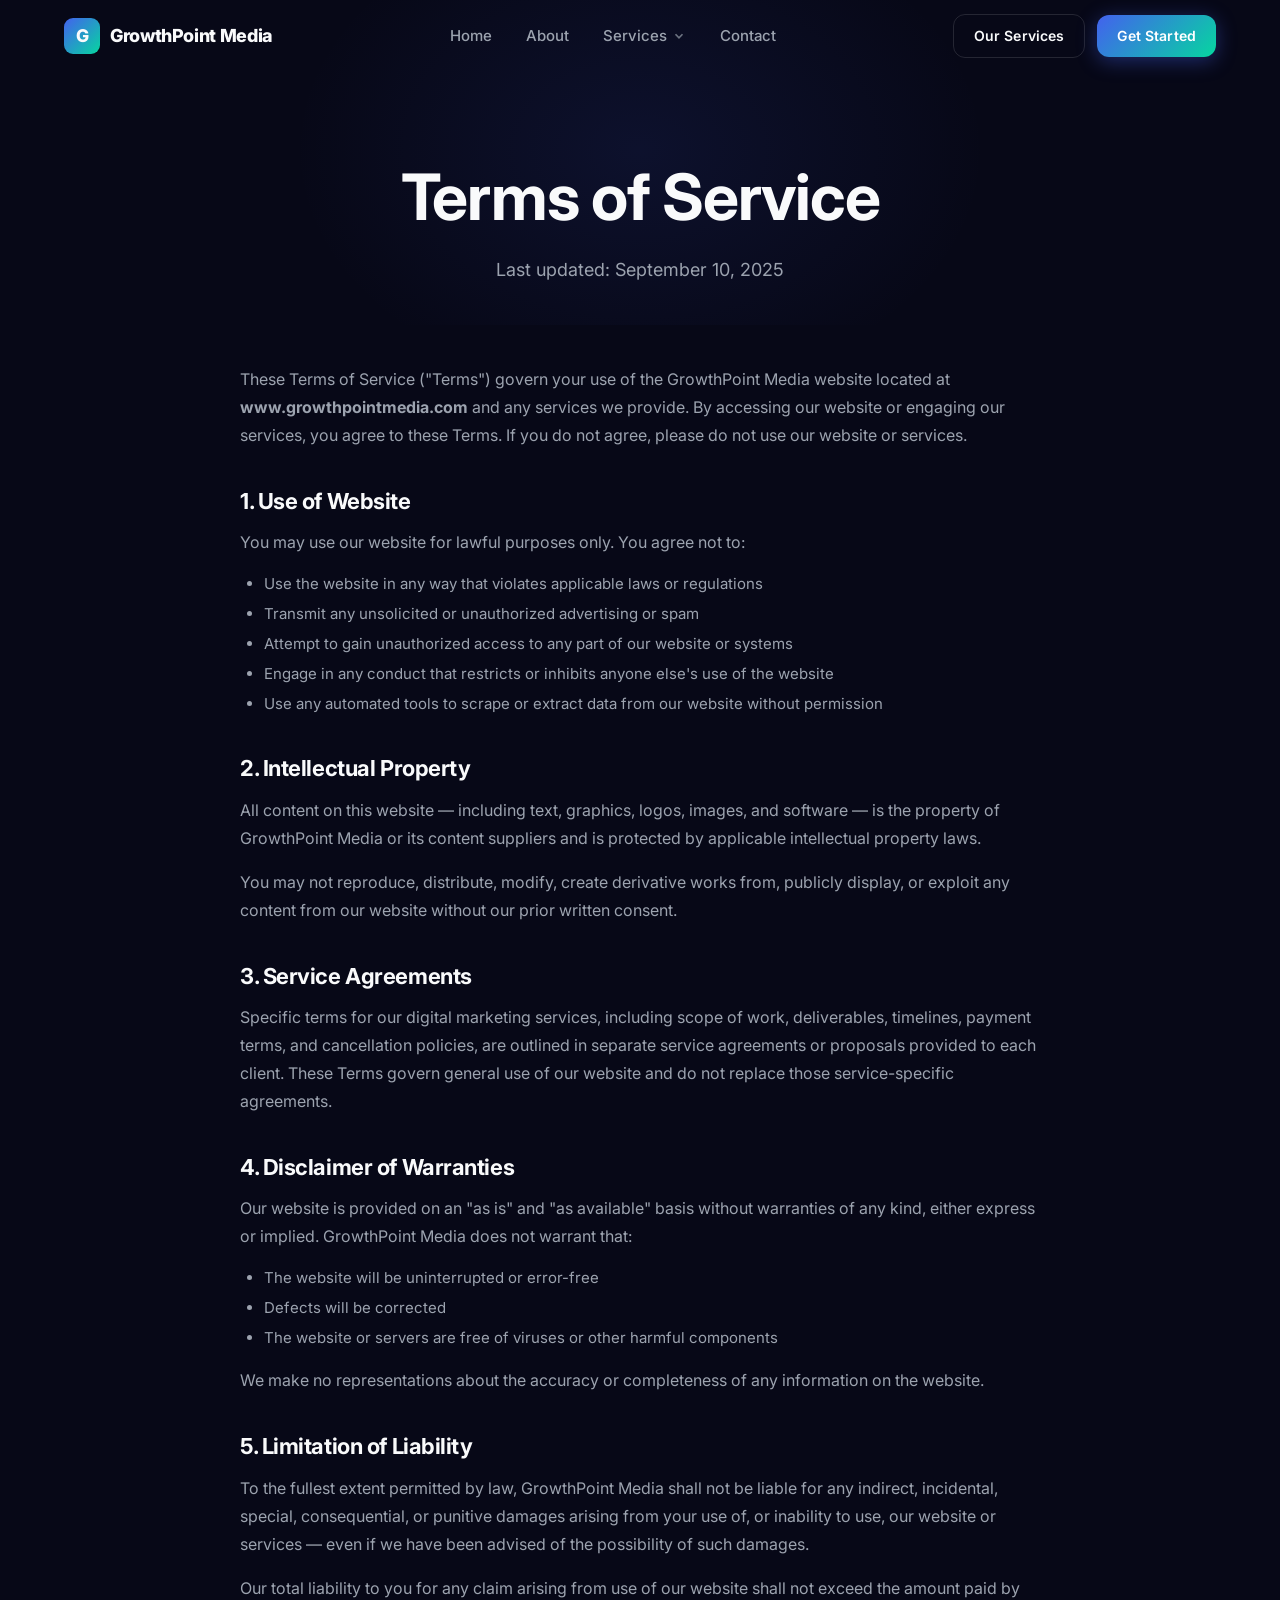
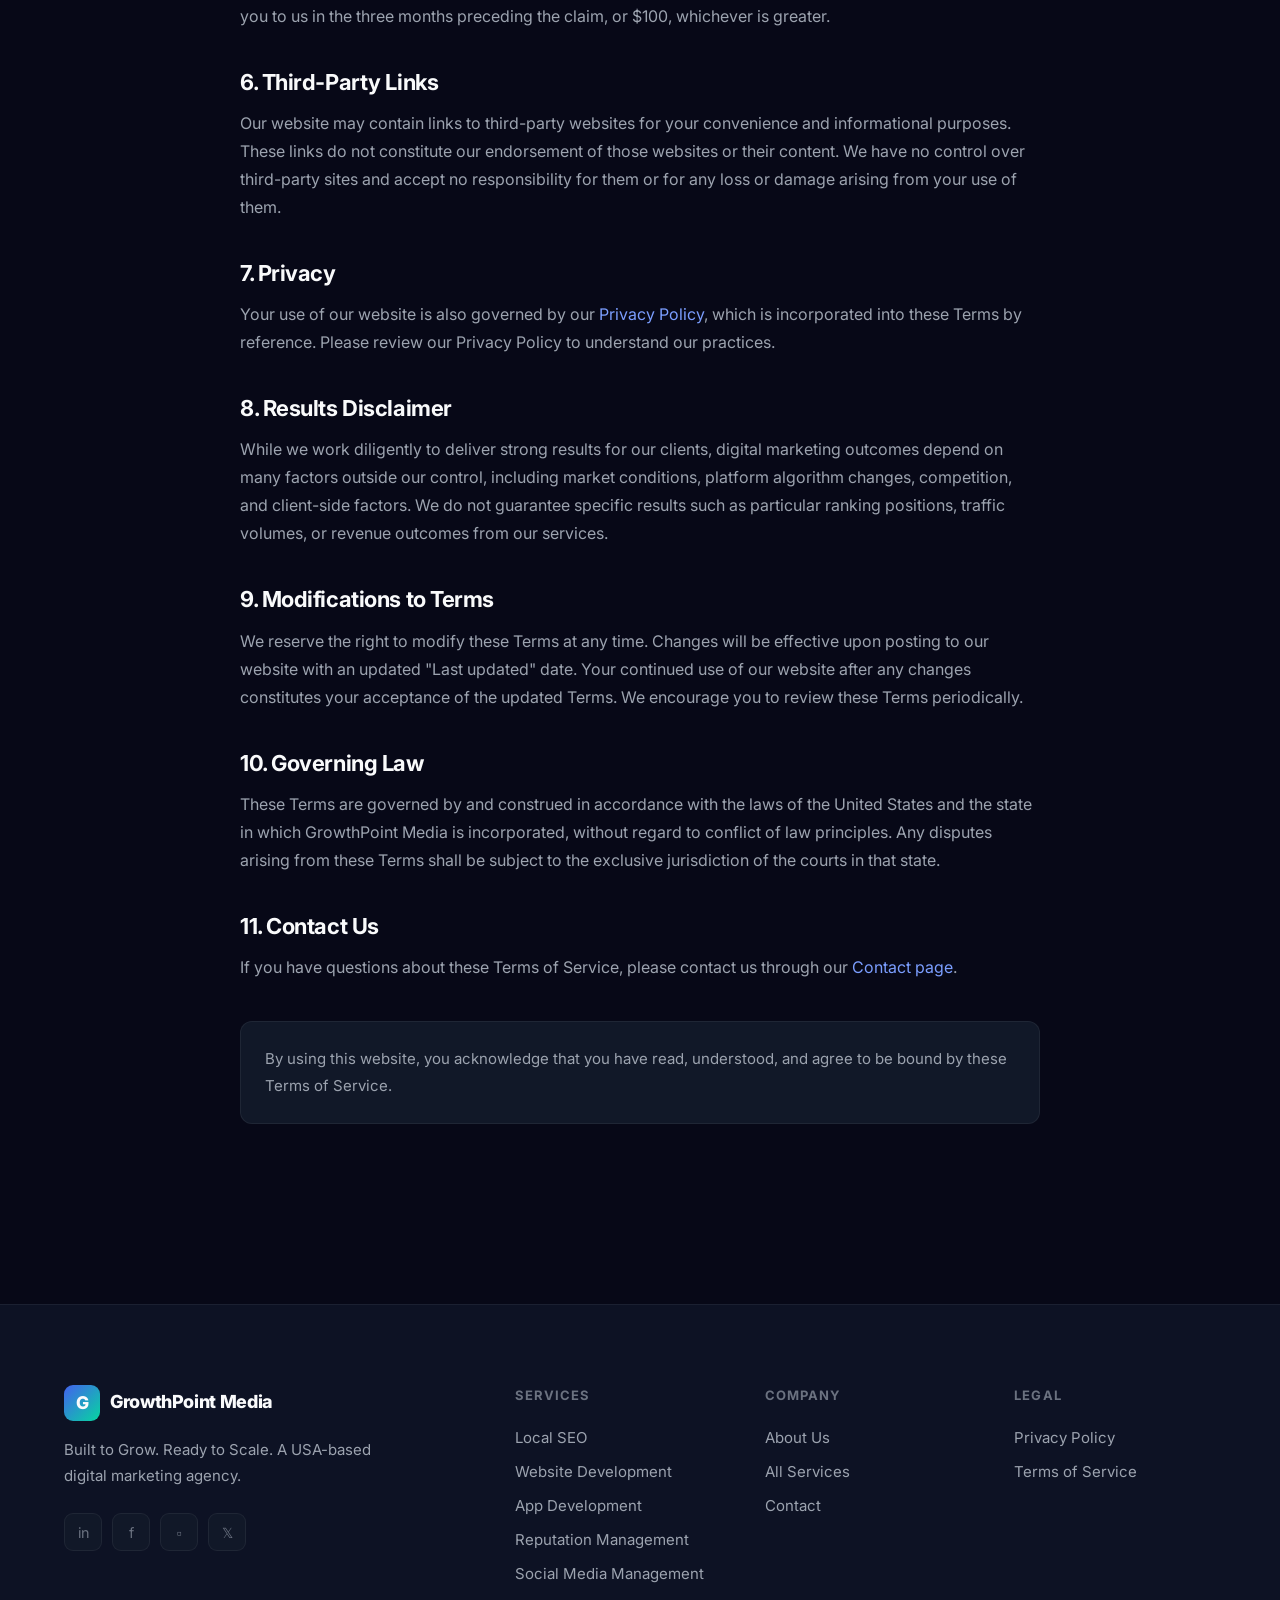
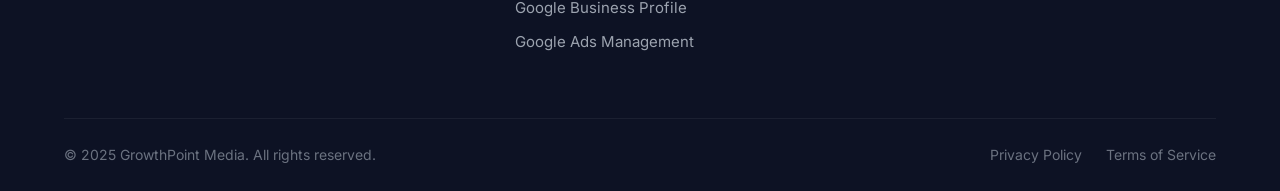
==== terms.html @ edee82dc "Add terms.html" ====
<!DOCTYPE html>
<html lang="en">
<head>
  <meta charset="UTF-8">
  <meta name="viewport" content="width=device-width, initial-scale=1.0">
  <title>Terms of Service | GrowthPoint Media</title>
  <meta name="description" content="GrowthPoint Media Terms of Service — the terms and conditions governing your use of our website and services.">
  <meta name="robots" content="noindex, follow">
  <link rel="canonical" href="https://www.growthpointmedia.com/terms.html">
  <link rel="stylesheet" href="assets/css/style.css">
</head>
<body>

<nav class="nav" role="navigation" aria-label="Main navigation">
  <div class="nav__inner">
    <a href="index.html" class="nav__logo"><div class="nav__logo-icon">G</div>GrowthPoint Media</a>
    <div class="nav__menu">
      <a href="index.html" class="nav__link">Home</a>
      <a href="about.html" class="nav__link">About</a>
      <div class="nav__dropdown">
        <button class="nav__link nav__dropdown-toggle">Services<svg viewBox="0 0 16 16" fill="none" stroke="currentColor" stroke-width="2"><path d="M4 6l4 4 4-4"/></svg></button>
        <div class="nav__dropdown-menu">
          <a href="services/local-seo.html" class="nav__dropdown-item"><span class="nav__dropdown-icon">&#128269;</span>Local SEO</a>
          <a href="services/website-development.html" class="nav__dropdown-item"><span class="nav__dropdown-icon">&#128187;</span>Website Development</a>
          <a href="services/app-development.html" class="nav__dropdown-item"><span class="nav__dropdown-icon">&#128241;</span>App Development</a>
          <a href="services/reputation-management.html" class="nav__dropdown-item"><span class="nav__dropdown-icon">&#11088;</span>Reputation Management</a>
          <a href="services/social-media-management.html" class="nav__dropdown-item"><span class="nav__dropdown-icon">&#128227;</span>Social Media</a>
          <a href="services/google-business-profile.html" class="nav__dropdown-item"><span class="nav__dropdown-icon">&#128205;</span>Google Business Profile</a>
          <a href="services/google-ads-management.html" class="nav__dropdown-item"><span class="nav__dropdown-icon">&#127919;</span>Google Ads</a>
        </div>
      </div>
      <a href="contact.html" class="nav__link">Contact</a>
    </div>
    <div class="nav__actions">
      <a href="services.html" class="btn btn--outline btn--sm">Our Services</a>
      <a href="contact.html" class="btn btn--primary btn--sm">Get Started</a>
    </div>
    <button class="nav__toggle" aria-label="Toggle mobile menu"><span></span><span></span><span></span></button>
  </div>
</nav>
<div class="nav__mobile">
  <a href="index.html" class="nav__mobile-link">Home</a>
  <a href="about.html" class="nav__mobile-link">About</a>
  <div class="nav__mobile-section-title">Services</div>
  <a href="services/local-seo.html" class="nav__mobile-link">Local SEO</a>
  <a href="services/website-development.html" class="nav__mobile-link">Website Development</a>
  <a href="services/app-development.html" class="nav__mobile-link">App Development</a>
  <a href="services/reputation-management.html" class="nav__mobile-link">Reputation Management</a>
  <a href="services/social-media-management.html" class="nav__mobile-link">Social Media Management</a>
  <a href="services/google-business-profile.html" class="nav__mobile-link">Google Business Profile</a>
  <a href="services/google-ads-management.html" class="nav__mobile-link">Google Ads Management</a>
  <div class="nav__mobile-divider"></div>
  <a href="contact.html" class="nav__mobile-link">Contact</a>
  <div class="nav__mobile-cta"><a href="contact.html" class="btn btn--primary">Get a Free Strategy Call</a></div>
</div>

<main>
<section class="page-hero page-hero--center" style="padding-bottom: 40px;">
  <div class="container">
    <div class="page-hero__inner">
      <h1 class="animate-fade-up">Terms of Service</h1>
      <p class="animate-fade-up animate-fade-up--1">Last updated: September 10, 2025</p>
    </div>
  </div>
</section>

<section style="padding-top: 0; padding-bottom: 100px;">
  <div class="container">
    <div class="policy-content">

      <p>These Terms of Service ("Terms") govern your use of the GrowthPoint Media website located at <strong>www.growthpointmedia.com</strong> and any services we provide. By accessing our website or engaging our services, you agree to these Terms. If you do not agree, please do not use our website or services.</p>

      <h2>1. Use of Website</h2>
      <p>You may use our website for lawful purposes only. You agree not to:</p>
      <ul>
        <li>Use the website in any way that violates applicable laws or regulations</li>
        <li>Transmit any unsolicited or unauthorized advertising or spam</li>
        <li>Attempt to gain unauthorized access to any part of our website or systems</li>
        <li>Engage in any conduct that restricts or inhibits anyone else's use of the website</li>
        <li>Use any automated tools to scrape or extract data from our website without permission</li>
      </ul>

      <h2>2. Intellectual Property</h2>
      <p>All content on this website — including text, graphics, logos, images, and software — is the property of GrowthPoint Media or its content suppliers and is protected by applicable intellectual property laws.</p>
      <p>You may not reproduce, distribute, modify, create derivative works from, publicly display, or exploit any content from our website without our prior written consent.</p>

      <h2>3. Service Agreements</h2>
      <p>Specific terms for our digital marketing services, including scope of work, deliverables, timelines, payment terms, and cancellation policies, are outlined in separate service agreements or proposals provided to each client. These Terms govern general use of our website and do not replace those service-specific agreements.</p>

      <h2>4. Disclaimer of Warranties</h2>
      <p>Our website is provided on an "as is" and "as available" basis without warranties of any kind, either express or implied. GrowthPoint Media does not warrant that:</p>
      <ul>
        <li>The website will be uninterrupted or error-free</li>
        <li>Defects will be corrected</li>
        <li>The website or servers are free of viruses or other harmful components</li>
      </ul>
      <p>We make no representations about the accuracy or completeness of any information on the website.</p>

      <h2>5. Limitation of Liability</h2>
      <p>To the fullest extent permitted by law, GrowthPoint Media shall not be liable for any indirect, incidental, special, consequential, or punitive damages arising from your use of, or inability to use, our website or services — even if we have been advised of the possibility of such damages.</p>
      <p>Our total liability to you for any claim arising from use of our website shall not exceed the amount paid by you to us in the three months preceding the claim, or $100, whichever is greater.</p>

      <h2>6. Third-Party Links</h2>
      <p>Our website may contain links to third-party websites for your convenience and informational purposes. These links do not constitute our endorsement of those websites or their content. We have no control over third-party sites and accept no responsibility for them or for any loss or damage arising from your use of them.</p>

      <h2>7. Privacy</h2>
      <p>Your use of our website is also governed by our <a href="privacy-policy.html" style="color: #7B9EFF;">Privacy Policy</a>, which is incorporated into these Terms by reference. Please review our Privacy Policy to understand our practices.</p>

      <h2>8. Results Disclaimer</h2>
      <p>While we work diligently to deliver strong results for our clients, digital marketing outcomes depend on many factors outside our control, including market conditions, platform algorithm changes, competition, and client-side factors. We do not guarantee specific results such as particular ranking positions, traffic volumes, or revenue outcomes from our services.</p>

      <h2>9. Modifications to Terms</h2>
      <p>We reserve the right to modify these Terms at any time. Changes will be effective upon posting to our website with an updated "Last updated" date. Your continued use of our website after any changes constitutes your acceptance of the updated Terms. We encourage you to review these Terms periodically.</p>

      <h2>10. Governing Law</h2>
      <p>These Terms are governed by and construed in accordance with the laws of the United States and the state in which GrowthPoint Media is incorporated, without regard to conflict of law principles. Any disputes arising from these Terms shall be subject to the exclusive jurisdiction of the courts in that state.</p>

      <h2>11. Contact Us</h2>
      <p>If you have questions about these Terms of Service, please contact us through our <a href="contact.html" style="color: #7B9EFF;">Contact page</a>.</p>

      <div style="margin-top: 40px; padding: 24px; background: var(--bg-card); border: 1px solid var(--border); border-radius: var(--r);">
        <p style="margin: 0; font-size: 0.9375rem;">By using this website, you acknowledge that you have read, understood, and agree to be bound by these Terms of Service.</p>
      </div>

    </div>
  </div>
</section>
</main>

<footer class="footer" role="contentinfo">
  <div class="container">
    <div class="footer__top">
      <div class="footer__brand">
        <a href="index.html" class="nav__logo"><div class="nav__logo-icon">G</div>GrowthPoint Media</a>
        <p>Built to Grow. Ready to Scale. A USA-based digital marketing agency.</p>
        <div class="footer__social"><a href="#" class="footer__social-link" aria-label="LinkedIn">in</a><a href="#" class="footer__social-link" aria-label="Facebook">f</a><a href="#" class="footer__social-link" aria-label="Instagram">&#9643;</a><a href="#" class="footer__social-link" aria-label="X">𝕏</a></div>
      </div>
      <div><div class="footer__col-title">Services</div><nav class="footer__links"><a href="services/local-seo.html">Local SEO</a><a href="services/website-development.html">Website Development</a><a href="services/app-development.html">App Development</a><a href="services/reputation-management.html">Reputation Management</a><a href="services/social-media-management.html">Social Media Management</a><a href="services/google-business-profile.html">Google Business Profile</a><a href="services/google-ads-management.html">Google Ads Management</a></nav></div>
      <div><div class="footer__col-title">Company</div><nav class="footer__links"><a href="about.html">About Us</a><a href="services.html">All Services</a><a href="contact.html">Contact</a></nav></div>
      <div><div class="footer__col-title">Legal</div><nav class="footer__links"><a href="privacy-policy.html">Privacy Policy</a><a href="terms.html">Terms of Service</a></nav></div>
    </div>
    <div class="footer__bottom">
      <p class="footer__copy">&copy; 2025 GrowthPoint Media. All rights reserved.</p>
      <div class="footer__legal"><a href="privacy-policy.html">Privacy Policy</a><a href="terms.html">Terms of Service</a></div>
    </div>
  </div>
</footer>
<script src="assets/js/main.js"></script>
</body>
</html>
---- assets/css/style.css ----
/* =============================================================================
   GrowthPoint Media — Design System
   Built to Grow. Ready to Scale.
   ============================================================================= */

@import url('https://fonts.googleapis.com/css2?family=Inter:wght@300;400;500;600;700;800;900&display=swap');

/* ── Variables ──────────────────────────────────────────────────────────────── */
:root {
  --bg:          #070817;
  --bg-2:        #0D1224;
  --bg-card:     #111828;
  --bg-card-h:   #15203A;
  --accent:      #4361EE;
  --accent-2:    #06D6A0;
  --grad:        linear-gradient(135deg, #4361EE 0%, #06D6A0 100%);
  --grad-text:   linear-gradient(135deg, #7B9EFF 0%, #06D6A0 100%);
  --txt:         #F9FAFB;
  --txt-2:       #9CA3AF;
  --txt-3:       #6B7280;
  --border:      rgba(255,255,255,0.06);
  --border-h:    rgba(255,255,255,0.12);
  --shadow:      0 4px 24px rgba(0,0,0,0.35);
  --shadow-lg:   0 12px 48px rgba(0,0,0,0.5);
  --shadow-acc:  0 0 48px rgba(67,97,238,0.15);
  --r:           12px;
  --r-lg:        20px;
  --r-xl:        32px;
  --ease:        cubic-bezier(0.4, 0, 0.2, 1);
  --font:        'Inter', -apple-system, BlinkMacSystemFont, 'Segoe UI', sans-serif;
}

/* ── Reset ──────────────────────────────────────────────────────────────────── */
*, *::before, *::after { box-sizing: border-box; margin: 0; padding: 0; }
html { font-size: 16px; scroll-behavior: smooth; -webkit-text-size-adjust: 100%; }
body {
  font-family: var(--font);
  background: var(--bg);
  color: var(--txt);
  line-height: 1.6;
  -webkit-font-smoothing: antialiased;
  -moz-osx-font-smoothing: grayscale;
  overflow-x: hidden;
}
img, svg { display: block; max-width: 100%; }
a { color: inherit; text-decoration: none; }
ul, ol { list-style: none; }
button, input, textarea, select { font: inherit; }
button { cursor: pointer; border: none; background: none; }

/* ── Typography ─────────────────────────────────────────────────────────────── */
h1, h2, h3, h4, h5 { font-weight: 700; line-height: 1.15; letter-spacing: -0.02em; }
h1 { font-size: clamp(2.4rem, 5vw, 4.5rem); }
h2 { font-size: clamp(1.8rem, 3.5vw, 3rem); }
h3 { font-size: clamp(1.25rem, 2.5vw, 1.75rem); }
h4 { font-size: 1.125rem; }
p { color: var(--txt-2); line-height: 1.75; }

.text-gradient {
  background: var(--grad-text);
  -webkit-background-clip: text;
  -webkit-text-fill-color: transparent;
  background-clip: text;
}

/* ── Layout ─────────────────────────────────────────────────────────────────── */
.container {
  width: 100%;
  max-width: 1200px;
  margin: 0 auto;
  padding: 0 24px;
}
.container--narrow { max-width: 800px; }
.container--wide   { max-width: 1400px; }

section { padding: 100px 0; }

.grid-2 { display: grid; grid-template-columns: 1fr 1fr; gap: 32px; }
.grid-3 { display: grid; grid-template-columns: repeat(3, 1fr); gap: 28px; }
.grid-4 { display: grid; grid-template-columns: repeat(4, 1fr); gap: 24px; }

/* ── Buttons ─────────────────────────────────────────────────────────────────── */
.btn {
  display: inline-flex;
  align-items: center;
  gap: 8px;
  padding: 14px 28px;
  border-radius: var(--r);
  font-size: 0.9375rem;
  font-weight: 600;
  letter-spacing: 0.01em;
  transition: all 0.22s var(--ease);
  white-space: nowrap;
}
.btn--primary {
  background: var(--grad);
  color: #fff;
  box-shadow: 0 4px 20px rgba(67,97,238,0.4);
}
.btn--primary:hover {
  transform: translateY(-2px);
  box-shadow: 0 8px 32px rgba(67,97,238,0.55);
}
.btn--outline {
  border: 1px solid var(--border-h);
  color: var(--txt);
  background: transparent;
}
.btn--outline:hover {
  border-color: var(--accent);
  background: rgba(67,97,238,0.08);
  color: #fff;
}
.btn--ghost {
  color: var(--txt-2);
  padding: 10px 0;
}
.btn--ghost:hover { color: var(--txt); }
.btn--sm { padding: 10px 20px; font-size: 0.875rem; }
.btn--lg { padding: 18px 36px; font-size: 1rem; }

.btn-arrow {
  width: 20px;
  height: 20px;
  transition: transform 0.22s var(--ease);
}
.btn:hover .btn-arrow { transform: translateX(4px); }

/* ── Badges ─────────────────────────────────────────────────────────────────── */
.badge {
  display: inline-flex;
  align-items: center;
  gap: 6px;
  padding: 6px 14px;
  border-radius: 100px;
  font-size: 0.8125rem;
  font-weight: 600;
  letter-spacing: 0.04em;
  text-transform: uppercase;
  border: 1px solid var(--border-h);
  color: var(--txt-2);
  background: rgba(255,255,255,0.03);
}
.badge--accent {
  border-color: rgba(67,97,238,0.35);
  color: #7B9EFF;
  background: rgba(67,97,238,0.08);
}
.badge--green {
  border-color: rgba(6,214,160,0.35);
  color: #06D6A0;
  background: rgba(6,214,160,0.08);
}
.badge-dot {
  width: 6px; height: 6px;
  border-radius: 50%;
  background: currentColor;
}

/* ── Navigation ─────────────────────────────────────────────────────────────── */
.nav {
  position: fixed;
  top: 0; left: 0; right: 0;
  z-index: 1000;
  padding: 0;
  transition: background 0.3s var(--ease), backdrop-filter 0.3s var(--ease);
}
.nav.scrolled {
  background: rgba(7, 8, 23, 0.9);
  backdrop-filter: blur(20px);
  -webkit-backdrop-filter: blur(20px);
  border-bottom: 1px solid var(--border);
}
.nav__inner {
  display: flex;
  align-items: center;
  justify-content: space-between;
  height: 72px;
  max-width: 1200px;
  margin: 0 auto;
  padding: 0 24px;
}
.nav__logo {
  display: flex;
  align-items: center;
  gap: 10px;
  font-size: 1.125rem;
  font-weight: 800;
  letter-spacing: -0.02em;
  color: var(--txt);
}
.nav__logo-icon {
  width: 36px; height: 36px;
  background: var(--grad);
  border-radius: 9px;
  display: flex;
  align-items: center;
  justify-content: center;
  font-size: 1.1rem;
  flex-shrink: 0;
}
.nav__menu {
  display: flex;
  align-items: center;
  gap: 6px;
}
.nav__link {
  padding: 8px 14px;
  border-radius: 8px;
  font-size: 0.9375rem;
  font-weight: 500;
  color: var(--txt-2);
  transition: all 0.18s var(--ease);
  position: relative;
}
.nav__link:hover, .nav__link.active { color: var(--txt); background: rgba(255,255,255,0.05); }

/* Dropdown */
.nav__dropdown {
  position: relative;
}
.nav__dropdown-toggle {
  display: flex;
  align-items: center;
  gap: 5px;
}
.nav__dropdown-toggle svg {
  width: 14px; height: 14px;
  transition: transform 0.18s var(--ease);
  color: var(--txt-3);
}
.nav__dropdown:hover .nav__dropdown-toggle svg { transform: rotate(180deg); }
.nav__dropdown-menu {
  position: absolute;
  top: calc(100% + 10px);
  left: 50%;
  transform: translateX(-50%);
  width: 260px;
  background: var(--bg-card);
  border: 1px solid var(--border);
  border-radius: var(--r-lg);
  padding: 10px;
  opacity: 0;
  visibility: hidden;
  transform: translateX(-50%) translateY(-8px);
  transition: all 0.2s var(--ease);
  box-shadow: var(--shadow-lg);
}
.nav__dropdown:hover .nav__dropdown-menu {
  opacity: 1;
  visibility: visible;
  transform: translateX(-50%) translateY(0);
}
.nav__dropdown-item {
  display: flex;
  align-items: center;
  gap: 10px;
  padding: 10px 12px;
  border-radius: 9px;
  font-size: 0.875rem;
  font-weight: 500;
  color: var(--txt-2);
  transition: all 0.15s var(--ease);
}
.nav__dropdown-item:hover { background: rgba(255,255,255,0.05); color: var(--txt); }
.nav__dropdown-icon {
  width: 32px; height: 32px;
  border-radius: 8px;
  background: rgba(67,97,238,0.1);
  display: flex;
  align-items: center;
  justify-content: center;
  font-size: 0.875rem;
  flex-shrink: 0;
  color: #7B9EFF;
}
.nav__actions {
  display: flex;
  align-items: center;
  gap: 12px;
}

/* Mobile toggle */
.nav__toggle {
  display: none;
  flex-direction: column;
  gap: 5px;
  padding: 8px;
  cursor: pointer;
}
.nav__toggle span {
  width: 22px; height: 2px;
  background: var(--txt);
  border-radius: 2px;
  transition: all 0.2s var(--ease);
  display: block;
}

/* Mobile nav */
.nav__mobile {
  display: none;
  position: fixed;
  top: 72px; left: 0; right: 0; bottom: 0;
  background: var(--bg);
  padding: 24px;
  overflow-y: auto;
  z-index: 999;
  border-top: 1px solid var(--border);
}
.nav__mobile.open { display: flex; flex-direction: column; gap: 8px; }
.nav__mobile-link {
  padding: 14px 16px;
  border-radius: var(--r);
  font-size: 1rem;
  font-weight: 500;
  color: var(--txt-2);
  transition: all 0.18s var(--ease);
  border: 1px solid transparent;
}
.nav__mobile-link:hover { color: var(--txt); background: var(--bg-card); border-color: var(--border); }
.nav__mobile-section-title {
  font-size: 0.75rem;
  font-weight: 700;
  text-transform: uppercase;
  letter-spacing: 0.08em;
  color: var(--txt-3);
  padding: 16px 16px 8px;
}
.nav__mobile-divider {
  height: 1px;
  background: var(--border);
  margin: 8px 0;
}
.nav__mobile-cta {
  margin-top: 16px;
}
.nav__mobile-cta .btn { width: 100%; justify-content: center; }

/* ── Hero ────────────────────────────────────────────────────────────────────── */
.hero {
  padding: 180px 0 120px;
  position: relative;
  overflow: hidden;
}
.hero::before {
  content: '';
  position: absolute;
  top: -200px; left: 50%; right: 0;
  transform: translateX(-30%);
  width: 900px; height: 900px;
  background: radial-gradient(circle, rgba(67,97,238,0.12) 0%, transparent 65%);
  pointer-events: none;
}
.hero::after {
  content: '';
  position: absolute;
  top: 0; bottom: 0; left: -200px; right: -200px;
  background: url("data:image/svg+xml,%3Csvg xmlns='http://www.w3.org/2000/svg' width='60' height='60'%3E%3Ccircle cx='1' cy='1' r='0.5' fill='rgba(255,255,255,0.04)'/%3E%3C/svg%3E") repeat;
  pointer-events: none;
  opacity: 0.7;
}
.hero__inner { position: relative; z-index: 1; text-align: center; }
.hero__badge { margin-bottom: 28px; justify-content: center; display: flex; }
.hero h1 { margin-bottom: 24px; max-width: 900px; margin-left: auto; margin-right: auto; }
.hero__sub {
  font-size: clamp(1rem, 1.5vw, 1.25rem);
  color: var(--txt-2);
  max-width: 620px;
  margin: 0 auto 40px;
  line-height: 1.7;
}
.hero__actions {
  display: flex;
  align-items: center;
  justify-content: center;
  gap: 16px;
  flex-wrap: wrap;
}
.hero__stats {
  display: flex;
  align-items: center;
  justify-content: center;
  gap: 48px;
  margin-top: 72px;
  padding-top: 48px;
  border-top: 1px solid var(--border);
  flex-wrap: wrap;
}
.hero__stat-value {
  font-size: 2.25rem;
  font-weight: 800;
  background: var(--grad-text);
  -webkit-background-clip: text;
  -webkit-text-fill-color: transparent;
  background-clip: text;
  letter-spacing: -0.03em;
}
.hero__stat-label {
  font-size: 0.875rem;
  color: var(--txt-3);
  font-weight: 500;
  margin-top: 2px;
}

/* Page hero (inner pages) */
.page-hero {
  padding: 160px 0 80px;
  position: relative;
  overflow: hidden;
}
.page-hero::before {
  content: '';
  position: absolute;
  top: -100px; left: 50%;
  transform: translateX(-50%);
  width: 700px; height: 500px;
  background: radial-gradient(ellipse, rgba(67,97,238,0.1) 0%, transparent 70%);
  pointer-events: none;
}
.page-hero__inner { position: relative; z-index: 1; }
.page-hero .badge { margin-bottom: 20px; }
.page-hero h1 { margin-bottom: 20px; }
.page-hero p { font-size: 1.125rem; max-width: 640px; }
.page-hero--center { text-align: center; }
.page-hero--center p { margin-left: auto; margin-right: auto; }

/* Breadcrumb */
.breadcrumb {
  display: flex;
  align-items: center;
  gap: 8px;
  font-size: 0.875rem;
  color: var(--txt-3);
  margin-bottom: 20px;
}
.breadcrumb a { color: var(--txt-3); transition: color 0.15s; }
.breadcrumb a:hover { color: var(--txt-2); }
.breadcrumb span { color: var(--txt-3); }

/* ── Section Header ─────────────────────────────────────────────────────────── */
.section-header {
  margin-bottom: 64px;
}
.section-header--center {
  text-align: center;
}
.section-header--center p { margin-left: auto; margin-right: auto; }
.section-header .badge { margin-bottom: 16px; display: inline-flex; }
.section-header h2 { margin-bottom: 16px; }
.section-header p { font-size: 1.0625rem; max-width: 580px; }

/* ── Cards ───────────────────────────────────────────────────────────────────── */
.card {
  background: var(--bg-card);
  border: 1px solid var(--border);
  border-radius: var(--r-lg);
  padding: 32px;
  transition: all 0.25s var(--ease);
  position: relative;
  overflow: hidden;
}
.card:hover {
  border-color: var(--border-h);
  background: var(--bg-card-h);
  transform: translateY(-2px);
  box-shadow: var(--shadow);
}
.card--link:hover { cursor: pointer; }
.card--accent {
  border-color: rgba(67,97,238,0.25);
  background: linear-gradient(145deg, rgba(67,97,238,0.07), rgba(6,214,160,0.03));
}

/* ── Service Cards ───────────────────────────────────────────────────────────── */
.service-card {
  background: var(--bg-card);
  border: 1px solid var(--border);
  border-radius: var(--r-lg);
  padding: 36px 32px;
  display: flex;
  flex-direction: column;
  gap: 16px;
  transition: all 0.25s var(--ease);
  position: relative;
  overflow: hidden;
}
.service-card::before {
  content: '';
  position: absolute;
  top: 0; left: 0; right: 0;
  height: 3px;
  background: var(--grad);
  opacity: 0;
  transition: opacity 0.25s var(--ease);
}
.service-card:hover {
  border-color: var(--border-h);
  background: var(--bg-card-h);
  transform: translateY(-4px);
  box-shadow: var(--shadow-lg);
}
.service-card:hover::before { opacity: 1; }
.service-card__icon {
  width: 52px; height: 52px;
  border-radius: var(--r);
  background: linear-gradient(135deg, rgba(67,97,238,0.15), rgba(6,214,160,0.08));
  display: flex;
  align-items: center;
  justify-content: center;
  font-size: 1.5rem;
  border: 1px solid rgba(67,97,238,0.2);
}
.service-card h3 { font-size: 1.125rem; letter-spacing: -0.01em; }
.service-card p { font-size: 0.9375rem; line-height: 1.65; flex: 1; }
.service-card__link {
  display: flex;
  align-items: center;
  gap: 6px;
  font-size: 0.875rem;
  font-weight: 600;
  color: #7B9EFF;
  transition: gap 0.18s var(--ease);
}
.service-card:hover .service-card__link { gap: 10px; }

/* ── Feature List ────────────────────────────────────────────────────────────── */
.feature-list {
  display: flex;
  flex-direction: column;
  gap: 12px;
}
.feature-item {
  display: flex;
  align-items: flex-start;
  gap: 12px;
  font-size: 0.9375rem;
  color: var(--txt-2);
  line-height: 1.5;
}
.feature-check {
  width: 20px; height: 20px;
  border-radius: 50%;
  background: rgba(6,214,160,0.12);
  border: 1px solid rgba(6,214,160,0.25);
  display: flex;
  align-items: center;
  justify-content: center;
  flex-shrink: 0;
  margin-top: 1px;
  color: #06D6A0;
  font-size: 0.65rem;
}
.feature-x {
  width: 20px; height: 20px;
  border-radius: 50%;
  background: rgba(255,255,255,0.04);
  border: 1px solid rgba(255,255,255,0.06);
  display: flex;
  align-items: center;
  justify-content: center;
  flex-shrink: 0;
  margin-top: 1px;
  color: var(--txt-3);
  font-size: 0.65rem;
}

/* ── Tier Cards ──────────────────────────────────────────────────────────────── */
.tier-grid {
  display: grid;
  grid-template-columns: repeat(3, 1fr);
  gap: 24px;
  align-items: start;
}
.tier-card {
  background: var(--bg-card);
  border: 1px solid var(--border);
  border-radius: var(--r-lg);
  padding: 36px 28px;
  position: relative;
  transition: all 0.25s var(--ease);
}
.tier-card:hover { border-color: var(--border-h); box-shadow: var(--shadow); }
.tier-card--popular {
  border-color: rgba(67,97,238,0.35);
  background: linear-gradient(180deg, rgba(67,97,238,0.06) 0%, var(--bg-card) 60%);
  box-shadow: var(--shadow-acc);
}
.tier-card--popular:hover { border-color: rgba(67,97,238,0.55); }
.tier-popular-badge {
  display: inline-flex;
  align-items: center;
  gap: 5px;
  background: var(--grad);
  color: #fff;
  font-size: 0.75rem;
  font-weight: 700;
  letter-spacing: 0.04em;
  text-transform: uppercase;
  padding: 5px 12px;
  border-radius: 100px;
  margin-bottom: 20px;
}
.tier-name {
  font-size: 1.25rem;
  font-weight: 700;
  margin-bottom: 6px;
}
.tier-tagline {
  font-size: 0.875rem;
  color: var(--txt-3);
  margin-bottom: 28px;
}
.tier-divider {
  height: 1px;
  background: var(--border);
  margin: 20px 0 24px;
}
.tier-cta { width: 100%; justify-content: center; margin-top: 28px; }

/* ── Process Steps ───────────────────────────────────────────────────────────── */
.process-grid {
  display: grid;
  grid-template-columns: repeat(4, 1fr);
  gap: 24px;
  position: relative;
}
.process-grid::before {
  content: '';
  position: absolute;
  top: 36px;
  left: calc(12.5% + 24px);
  right: calc(12.5% + 24px);
  height: 1px;
  background: linear-gradient(90deg, transparent, var(--border-h) 20%, var(--border-h) 80%, transparent);
}
.process-step {
  display: flex;
  flex-direction: column;
  align-items: center;
  text-align: center;
  gap: 16px;
  padding: 28px 20px;
  border-radius: var(--r-lg);
  background: var(--bg-card);
  border: 1px solid var(--border);
  position: relative;
}
.process-num {
  width: 52px; height: 52px;
  border-radius: var(--r);
  background: var(--bg-2);
  border: 1px solid var(--border-h);
  display: flex;
  align-items: center;
  justify-content: center;
  font-size: 1rem;
  font-weight: 800;
  color: var(--accent);
  letter-spacing: -0.02em;
  flex-shrink: 0;
}
.process-step h4 { font-size: 1rem; letter-spacing: -0.01em; }
.process-step p { font-size: 0.875rem; }

/* ── Why Us / Value Props ─────────────────────────────────────────────────────── */
.value-card {
  display: flex;
  flex-direction: column;
  gap: 14px;
  padding: 32px;
  background: var(--bg-card);
  border: 1px solid var(--border);
  border-radius: var(--r-lg);
  transition: all 0.22s var(--ease);
}
.value-card:hover {
  border-color: var(--border-h);
  transform: translateY(-2px);
  box-shadow: var(--shadow);
}
.value-icon {
  width: 48px; height: 48px;
  border-radius: var(--r);
  background: linear-gradient(135deg, rgba(67,97,238,0.15), rgba(6,214,160,0.06));
  border: 1px solid rgba(67,97,238,0.18);
  display: flex;
  align-items: center;
  justify-content: center;
  font-size: 1.375rem;
}
.value-card h4 { font-size: 1.0625rem; }
.value-card p { font-size: 0.9375rem; }

/* ── FAQ ─────────────────────────────────────────────────────────────────────── */
.faq-list { display: flex; flex-direction: column; gap: 12px; }
.faq-item {
  background: var(--bg-card);
  border: 1px solid var(--border);
  border-radius: var(--r);
  overflow: hidden;
  transition: border-color 0.18s;
}
.faq-item.open { border-color: var(--border-h); }
.faq-question {
  display: flex;
  align-items: center;
  justify-content: space-between;
  gap: 16px;
  padding: 22px 24px;
  cursor: pointer;
  font-size: 1rem;
  font-weight: 600;
  color: var(--txt);
  transition: color 0.15s;
}
.faq-question:hover { color: #fff; }
.faq-icon {
  width: 24px; height: 24px;
  border-radius: 50%;
  background: rgba(255,255,255,0.06);
  display: flex;
  align-items: center;
  justify-content: center;
  flex-shrink: 0;
  font-size: 1.1rem;
  font-weight: 400;
  color: var(--txt-3);
  transition: all 0.22s var(--ease);
  line-height: 1;
}
.faq-item.open .faq-icon {
  background: rgba(67,97,238,0.15);
  color: #7B9EFF;
  transform: rotate(45deg);
}
.faq-answer {
  max-height: 0;
  overflow: hidden;
  transition: max-height 0.35s var(--ease), padding 0.25s var(--ease);
}
.faq-item.open .faq-answer { max-height: 400px; }
.faq-answer__inner {
  padding: 0 24px 22px;
  font-size: 0.9375rem;
  color: var(--txt-2);
  line-height: 1.7;
}

/* ── CTA Section ─────────────────────────────────────────────────────────────── */
.cta-section {
  padding: 100px 0;
}
.cta-box {
  background: linear-gradient(135deg, rgba(67,97,238,0.12) 0%, rgba(6,214,160,0.06) 100%);
  border: 1px solid rgba(67,97,238,0.2);
  border-radius: var(--r-xl);
  padding: 80px 60px;
  text-align: center;
  position: relative;
  overflow: hidden;
}
.cta-box::before {
  content: '';
  position: absolute;
  top: -150px; left: 50%;
  transform: translateX(-50%);
  width: 600px; height: 400px;
  background: radial-gradient(ellipse, rgba(67,97,238,0.15) 0%, transparent 70%);
  pointer-events: none;
}
.cta-box__inner { position: relative; z-index: 1; }
.cta-box h2 { margin-bottom: 16px; }
.cta-box p { font-size: 1.125rem; margin-bottom: 40px; max-width: 560px; margin-left: auto; margin-right: auto; }
.cta-box__actions {
  display: flex;
  align-items: center;
  justify-content: center;
  gap: 16px;
  flex-wrap: wrap;
}
.cta-box__trust {
  margin-top: 28px;
  font-size: 0.875rem;
  color: var(--txt-3);
  display: flex;
  align-items: center;
  justify-content: center;
  gap: 8px;
}

/* ── Industries ──────────────────────────────────────────────────────────────── */
.industries-grid {
  display: flex;
  flex-wrap: wrap;
  gap: 12px;
}
.industry-tag {
  padding: 10px 18px;
  background: var(--bg-card);
  border: 1px solid var(--border);
  border-radius: 100px;
  font-size: 0.875rem;
  font-weight: 500;
  color: var(--txt-2);
  transition: all 0.18s var(--ease);
}
.industry-tag:hover {
  border-color: rgba(67,97,238,0.35);
  color: #7B9EFF;
  background: rgba(67,97,238,0.07);
}

/* ── Testimonials / Highlights ────────────────────────────────────────────────── */
.highlight-grid {
  display: grid;
  grid-template-columns: repeat(3, 1fr);
  gap: 24px;
}
.highlight-card {
  padding: 32px;
  background: var(--bg-card);
  border: 1px solid var(--border);
  border-radius: var(--r-lg);
  text-align: center;
}
.highlight-number {
  font-size: 2.5rem;
  font-weight: 800;
  letter-spacing: -0.03em;
  background: var(--grad-text);
  -webkit-background-clip: text;
  -webkit-text-fill-color: transparent;
  background-clip: text;
  margin-bottom: 6px;
}
.highlight-label {
  font-size: 0.9375rem;
  color: var(--txt-3);
  font-weight: 500;
}

/* ── Services Overview List ───────────────────────────────────────────────────── */
.services-list {
  display: flex;
  flex-direction: column;
  gap: 1px;
  background: var(--border);
  border-radius: var(--r-lg);
  overflow: hidden;
}
.services-list-item {
  display: flex;
  align-items: center;
  gap: 20px;
  padding: 24px 28px;
  background: var(--bg-card);
  transition: all 0.18s var(--ease);
  cursor: pointer;
}
.services-list-item:hover {
  background: var(--bg-card-h);
}
.services-list-item:first-child { border-radius: var(--r-lg) var(--r-lg) 0 0; }
.services-list-item:last-child { border-radius: 0 0 var(--r-lg) var(--r-lg); }
.services-list-icon {
  width: 44px; height: 44px;
  border-radius: 10px;
  background: rgba(67,97,238,0.1);
  display: flex;
  align-items: center;
  justify-content: center;
  font-size: 1.25rem;
  flex-shrink: 0;
}
.services-list-content { flex: 1; }
.services-list-content h4 { font-size: 1rem; margin-bottom: 2px; }
.services-list-content p { font-size: 0.875rem; line-height: 1.4; }
.services-list-arrow { color: var(--txt-3); transition: all 0.18s var(--ease); }
.services-list-item:hover .services-list-arrow { color: var(--accent); transform: translateX(4px); }

/* ── About Page Specific ──────────────────────────────────────────────────────── */
.about-mission {
  background: linear-gradient(135deg, rgba(67,97,238,0.08), rgba(6,214,160,0.04));
  border: 1px solid rgba(67,97,238,0.15);
  border-radius: var(--r-xl);
  padding: 60px;
  text-align: center;
  position: relative;
}
.about-mission blockquote {
  font-size: clamp(1.25rem, 2vw, 1.625rem);
  font-weight: 600;
  color: var(--txt);
  line-height: 1.5;
  letter-spacing: -0.015em;
  max-width: 800px;
  margin: 0 auto;
}

.values-grid {
  display: grid;
  grid-template-columns: repeat(3, 1fr);
  gap: 20px;
}
.value-item {
  padding: 28px;
  background: var(--bg-card);
  border: 1px solid var(--border);
  border-radius: var(--r-lg);
}
.value-item__number {
  font-size: 2rem;
  font-weight: 900;
  color: rgba(67,97,238,0.25);
  letter-spacing: -0.05em;
  margin-bottom: 12px;
}
.value-item h4 { margin-bottom: 8px; font-size: 1.0625rem; }
.value-item p { font-size: 0.9375rem; }

/* ── Contact Page ─────────────────────────────────────────────────────────────── */
.contact-grid {
  display: grid;
  grid-template-columns: 1fr 1.4fr;
  gap: 60px;
  align-items: start;
}
.contact-info h2 { margin-bottom: 16px; }
.contact-info > p { margin-bottom: 40px; font-size: 1.0625rem; }
.contact-points {
  display: flex;
  flex-direction: column;
  gap: 20px;
}
.contact-point {
  display: flex;
  gap: 14px;
  align-items: flex-start;
}
.contact-point__icon {
  width: 42px; height: 42px;
  border-radius: var(--r);
  background: rgba(67,97,238,0.1);
  border: 1px solid rgba(67,97,238,0.2);
  display: flex;
  align-items: center;
  justify-content: center;
  font-size: 1.1rem;
  flex-shrink: 0;
}
.contact-point h4 { font-size: 0.9375rem; font-weight: 600; margin-bottom: 4px; }
.contact-point p { font-size: 0.875rem; }
.contact-form-box {
  background: var(--bg-card);
  border: 1px solid var(--border);
  border-radius: var(--r-xl);
  padding: 44px;
}
.contact-form-box h3 { margin-bottom: 8px; font-size: 1.375rem; }
.contact-form-box > p { margin-bottom: 32px; font-size: 0.9375rem; }
.form-group { margin-bottom: 20px; }
.form-row { display: grid; grid-template-columns: 1fr 1fr; gap: 16px; }
label {
  display: block;
  font-size: 0.875rem;
  font-weight: 500;
  color: var(--txt-2);
  margin-bottom: 8px;
}
input, textarea, select {
  width: 100%;
  background: var(--bg-2);
  border: 1px solid var(--border);
  border-radius: var(--r);
  padding: 13px 16px;
  font-size: 0.9375rem;
  color: var(--txt);
  outline: none;
  transition: border-color 0.18s var(--ease);
}
input::placeholder, textarea::placeholder { color: var(--txt-3); }
input:focus, textarea:focus, select:focus { border-color: var(--accent); }
select { appearance: none; }
textarea { resize: vertical; min-height: 120px; }
.form-submit { width: 100%; justify-content: center; margin-top: 4px; }
.form-note { font-size: 0.8125rem; color: var(--txt-3); text-align: center; margin-top: 14px; }

/* ── Footer ───────────────────────────────────────────────────────────────────── */
.footer {
  background: var(--bg-2);
  border-top: 1px solid var(--border);
  padding: 80px 0 0;
}
.footer__top {
  display: grid;
  grid-template-columns: 2fr 1fr 1fr 1fr;
  gap: 48px;
  padding-bottom: 64px;
  border-bottom: 1px solid var(--border);
}
.footer__brand { max-width: 340px; }
.footer__brand .nav__logo { margin-bottom: 16px; }
.footer__brand p { font-size: 0.9375rem; margin-bottom: 24px; }
.footer__social {
  display: flex;
  gap: 10px;
}
.footer__social-link {
  width: 38px; height: 38px;
  border-radius: 9px;
  background: var(--bg-card);
  border: 1px solid var(--border);
  display: flex;
  align-items: center;
  justify-content: center;
  font-size: 0.9rem;
  color: var(--txt-3);
  transition: all 0.18s var(--ease);
}
.footer__social-link:hover {
  border-color: var(--border-h);
  color: var(--txt);
  background: var(--bg-card-h);
}
.footer__col-title {
  font-size: 0.8125rem;
  font-weight: 700;
  text-transform: uppercase;
  letter-spacing: 0.08em;
  color: var(--txt-3);
  margin-bottom: 20px;
}
.footer__links {
  display: flex;
  flex-direction: column;
  gap: 10px;
}
.footer__links a {
  font-size: 0.9375rem;
  color: var(--txt-2);
  transition: color 0.15s;
}
.footer__links a:hover { color: var(--txt); }
.footer__bottom {
  padding: 24px 0;
  display: flex;
  align-items: center;
  justify-content: space-between;
  flex-wrap: wrap;
  gap: 12px;
}
.footer__copy {
  font-size: 0.875rem;
  color: var(--txt-3);
}
.footer__legal {
  display: flex;
  gap: 24px;
}
.footer__legal a {
  font-size: 0.875rem;
  color: var(--txt-3);
  transition: color 0.15s;
}
.footer__legal a:hover { color: var(--txt-2); }

/* ── Dividers & Utility ───────────────────────────────────────────────────────── */
.section-divider {
  height: 1px;
  background: var(--border);
  margin: 0;
}
.text-center { text-align: center; }
.text-left { text-align: left; }
.mb-0 { margin-bottom: 0; }
.mb-4 { margin-bottom: 1rem; }
.mb-8 { margin-bottom: 2rem; }
.mb-12 { margin-bottom: 3rem; }
.mt-4 { margin-top: 1rem; }
.mt-8 { margin-top: 2rem; }
.flex-center {
  display: flex;
  align-items: center;
  justify-content: center;
}
.gap-4 { gap: 1rem; }

/* ── Policy Pages ─────────────────────────────────────────────────────────────── */
.policy-content {
  max-width: 800px;
  margin: 0 auto;
  padding: 40px 0 80px;
}
.policy-content h2 { font-size: 1.375rem; margin: 40px 0 14px; }
.policy-content h3 { font-size: 1.125rem; margin: 28px 0 10px; }
.policy-content p { margin-bottom: 16px; }
.policy-content ul {
  list-style: disc;
  padding-left: 24px;
  margin-bottom: 16px;
}
.policy-content ul li { color: var(--txt-2); font-size: 0.9375rem; margin-bottom: 6px; }

/* ── 404 Page ─────────────────────────────────────────────────────────────────── */
.not-found {
  min-height: 100vh;
  display: flex;
  align-items: center;
  justify-content: center;
  text-align: center;
  padding: 80px 24px;
}
.not-found__code {
  font-size: clamp(5rem, 15vw, 10rem);
  font-weight: 900;
  line-height: 1;
  background: var(--grad-text);
  -webkit-background-clip: text;
  -webkit-text-fill-color: transparent;
  background-clip: text;
  letter-spacing: -0.05em;
  margin-bottom: 16px;
}
.not-found h1 { font-size: 2rem; margin-bottom: 16px; }
.not-found p { font-size: 1.125rem; margin-bottom: 40px; max-width: 440px; margin-left: auto; margin-right: auto; }

/* ── Animations ───────────────────────────────────────────────────────────────── */
@keyframes fadeUp {
  from { opacity: 0; transform: translateY(24px); }
  to   { opacity: 1; transform: translateY(0); }
}
@keyframes fadeIn {
  from { opacity: 0; }
  to   { opacity: 1; }
}
.animate-fade-up { animation: fadeUp 0.6s var(--ease) both; }
.animate-fade-up--1 { animation-delay: 0.1s; }
.animate-fade-up--2 { animation-delay: 0.2s; }
.animate-fade-up--3 { animation-delay: 0.3s; }

/* Intersection observer animations */
.reveal {
  opacity: 0;
  transform: translateY(24px);
  transition: opacity 0.6s var(--ease), transform 0.6s var(--ease);
}
.reveal.visible {
  opacity: 1;
  transform: translateY(0);
}
.reveal-delay-1 { transition-delay: 0.1s; }
.reveal-delay-2 { transition-delay: 0.2s; }
.reveal-delay-3 { transition-delay: 0.3s; }
.reveal-delay-4 { transition-delay: 0.4s; }

/* ── Responsive ───────────────────────────────────────────────────────────────── */
@media (max-width: 1024px) {
  .grid-4 { grid-template-columns: repeat(2, 1fr); }
  .process-grid { grid-template-columns: repeat(2, 1fr); }
  .process-grid::before { display: none; }
  .footer__top { grid-template-columns: 1fr 1fr; }
  .tier-grid { grid-template-columns: 1fr; gap: 16px; }
  .tier-card--popular { order: -1; }
  .contact-grid { grid-template-columns: 1fr; gap: 40px; }
  .contact-info { max-width: 540px; }
  .highlight-grid { grid-template-columns: repeat(3, 1fr); }
}

@media (max-width: 768px) {
  section { padding: 72px 0; }
  .grid-2 { grid-template-columns: 1fr; }
  .grid-3 { grid-template-columns: 1fr; }
  .grid-4 { grid-template-columns: 1fr; }
  .values-grid { grid-template-columns: 1fr; }
  .highlight-grid { grid-template-columns: 1fr; }
  .hero { padding: 140px 0 80px; }
  .hero__stats { gap: 28px; flex-direction: row; justify-content: center; }
  .page-hero { padding: 130px 0 60px; }
  .nav__menu { display: none; }
  .nav__actions .btn--outline { display: none; }
  .nav__toggle { display: flex; }
  .section-header { margin-bottom: 40px; }
  .cta-box { padding: 48px 28px; }
  .about-mission { padding: 36px 24px; }
  .footer__top { grid-template-columns: 1fr 1fr; gap: 32px; }
  .footer__brand { grid-column: 1 / -1; }
  .contact-form-box { padding: 28px 24px; }
  .form-row { grid-template-columns: 1fr; }
  .process-grid { grid-template-columns: 1fr 1fr; }
}

@media (max-width: 480px) {
  h1 { font-size: 2.1rem; }
  .hero__actions { flex-direction: column; align-items: stretch; }
  .hero__actions .btn { justify-content: center; }
  .hero__stats { flex-direction: column; gap: 20px; }
  .process-grid { grid-template-columns: 1fr; }
  .footer__top { grid-template-columns: 1fr; }
  .footer__bottom { flex-direction: column; text-align: center; }
  .cta-box__actions { flex-direction: column; align-items: stretch; }
  .cta-box__actions .btn { justify-content: center; }
}
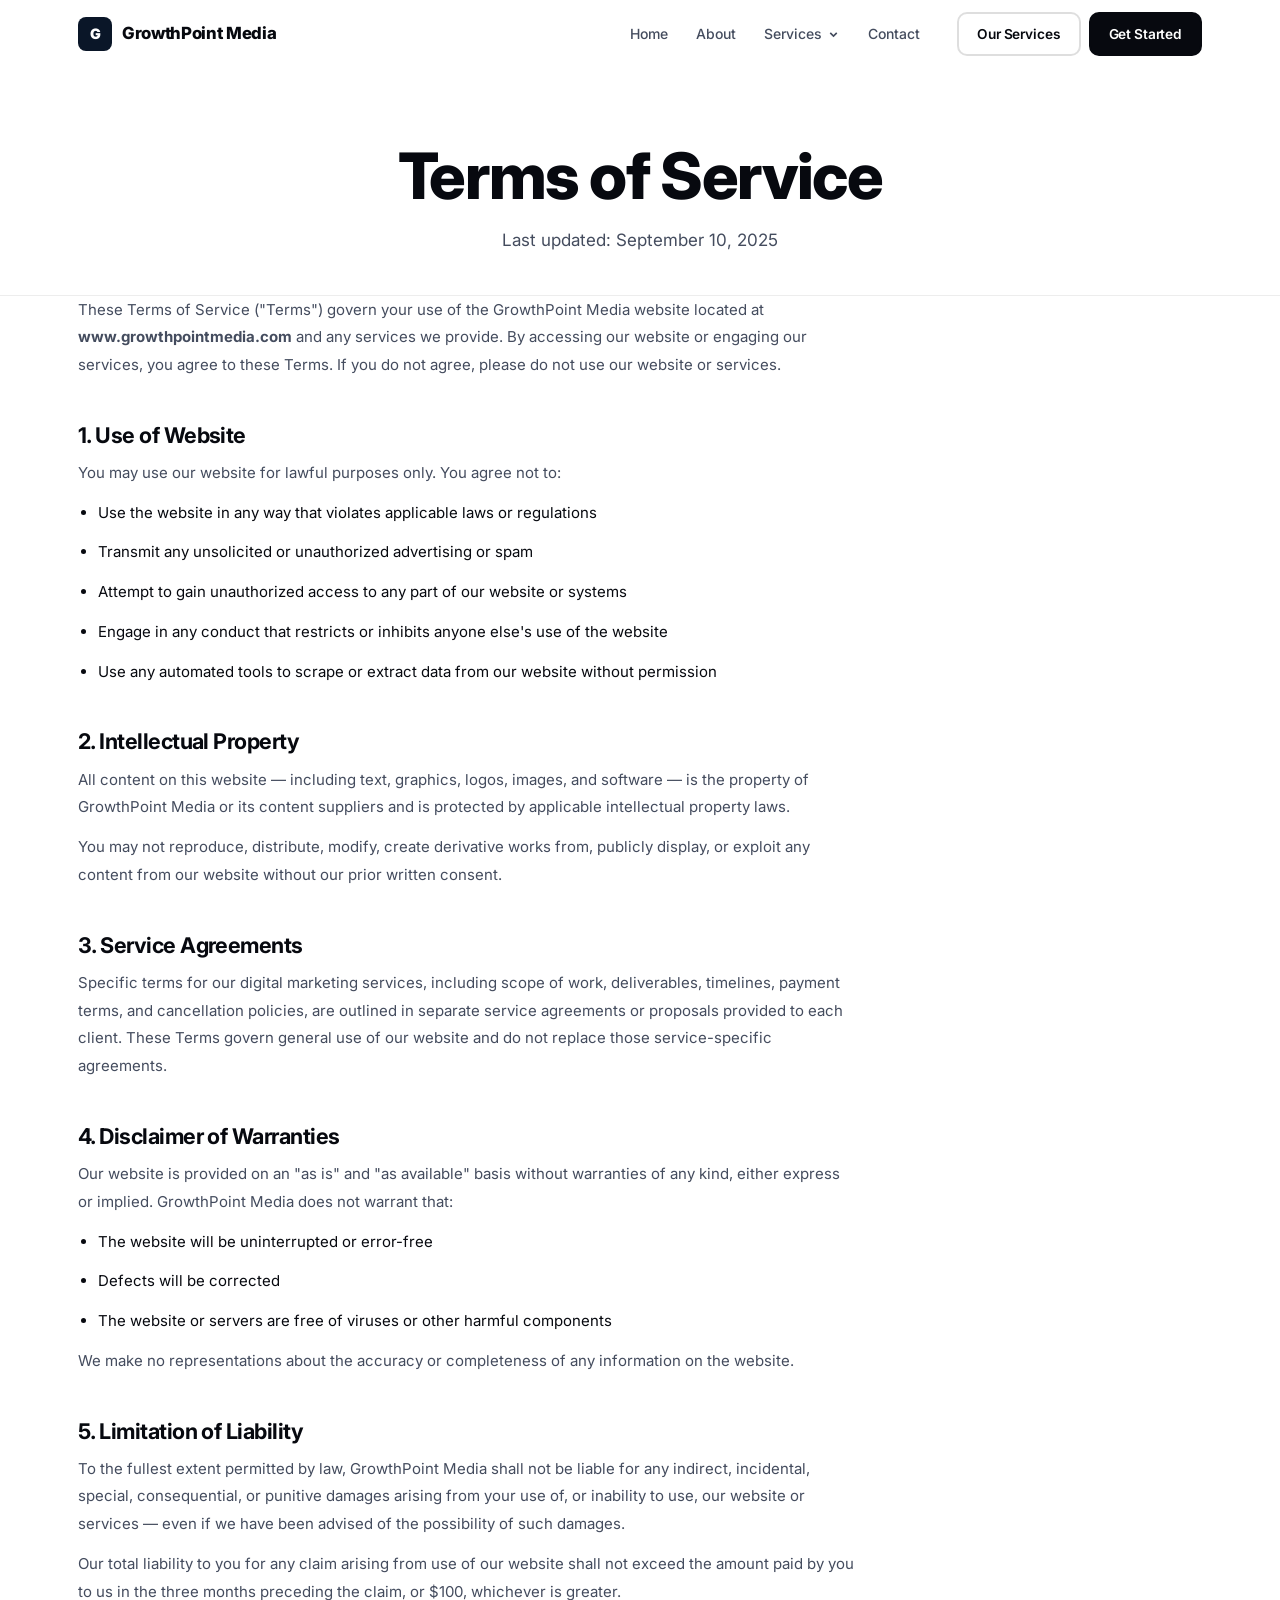
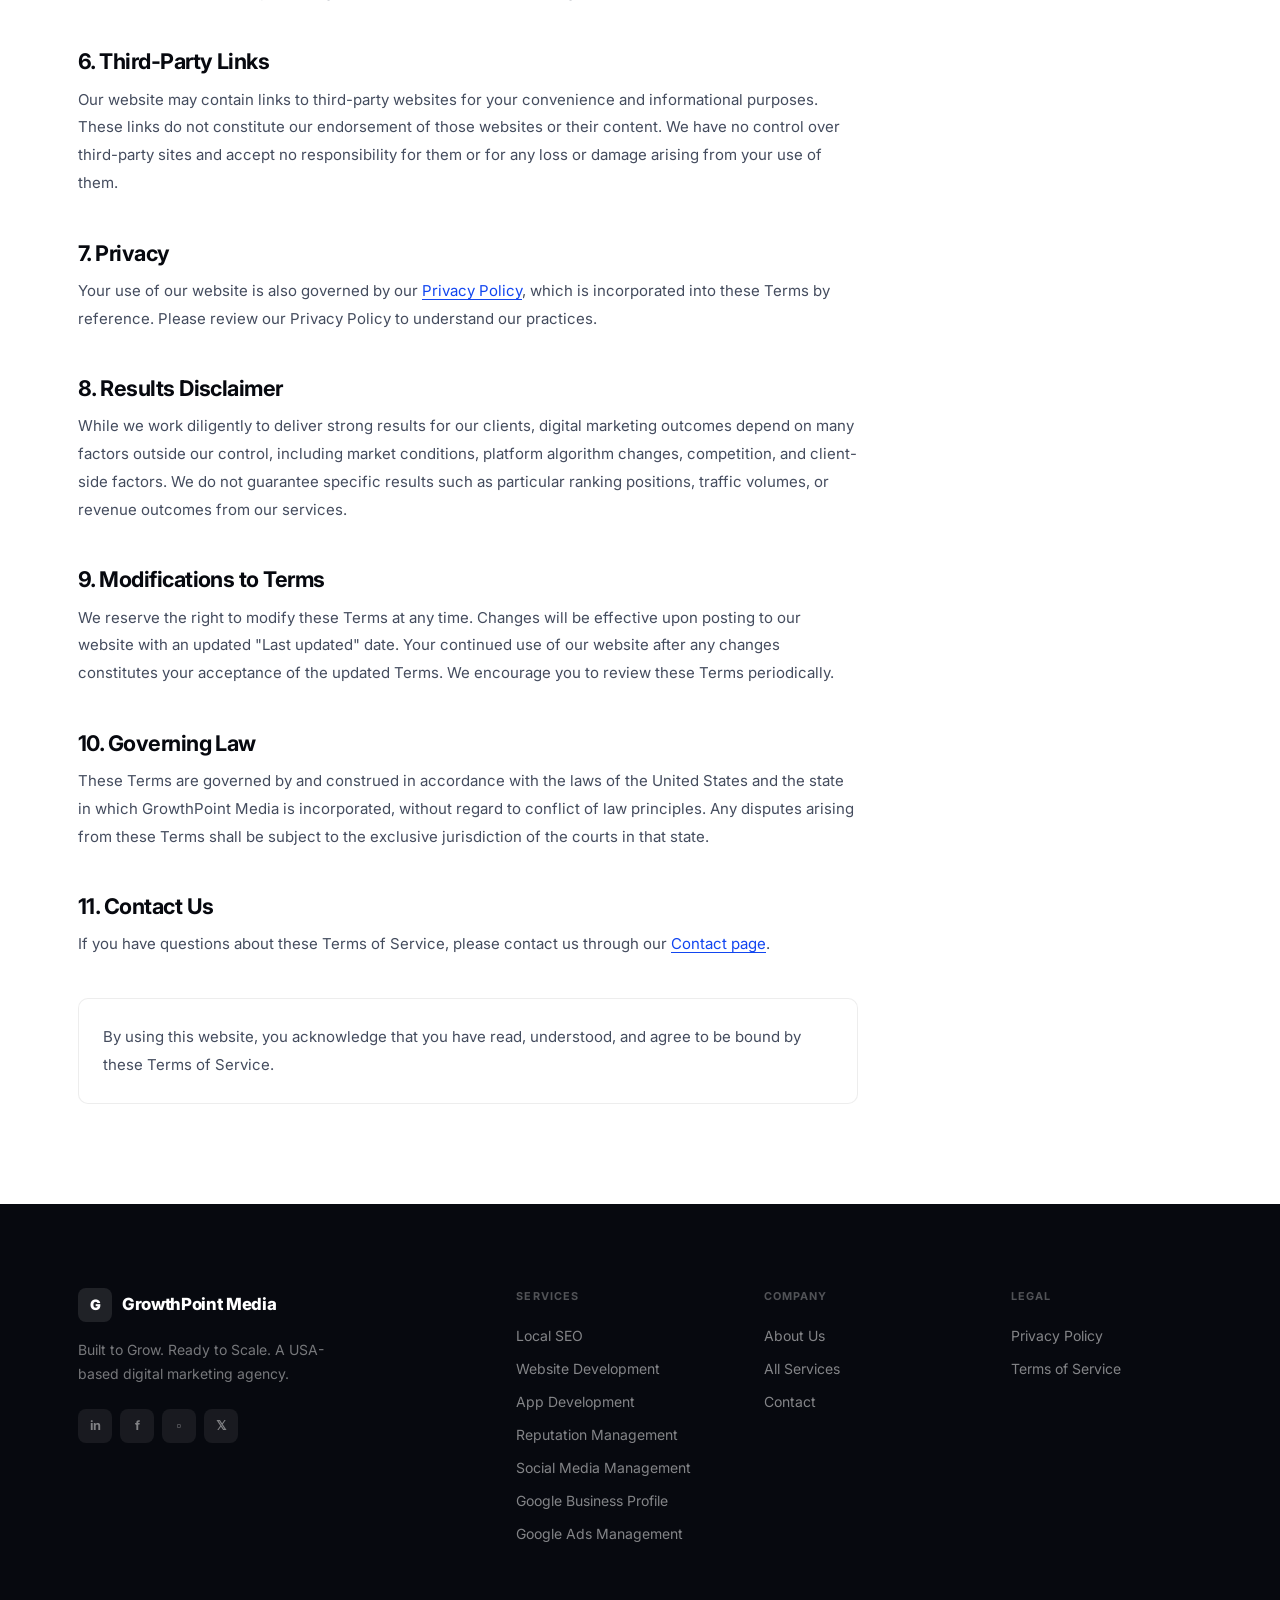
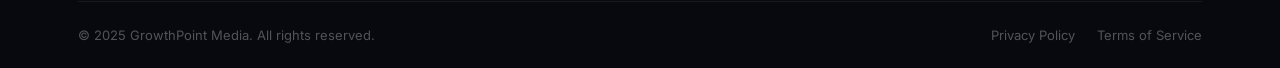
==== commit e11ec46a: "Redesign: update terms.html" ====
--- a/terms.html
+++ b/terms.html
@@ -104,7 +104,7 @@
       <p>Our website may contain links to third-party websites for your convenience and informational purposes. These links do not constitute our endorsement of those websites or their content. We have no control over third-party sites and accept no responsibility for them or for any loss or damage arising from your use of them.</p>
 
       <h2>7. Privacy</h2>
-      <p>Your use of our website is also governed by our <a href="privacy-policy.html" style="color: #7B9EFF;">Privacy Policy</a>, which is incorporated into these Terms by reference. Please review our Privacy Policy to understand our practices.</p>
+      <p>Your use of our website is also governed by our <a href="privacy-policy.html" style="color: var(--accent);">Privacy Policy</a>, which is incorporated into these Terms by reference. Please review our Privacy Policy to understand our practices.</p>
 
       <h2>8. Results Disclaimer</h2>
       <p>While we work diligently to deliver strong results for our clients, digital marketing outcomes depend on many factors outside our control, including market conditions, platform algorithm changes, competition, and client-side factors. We do not guarantee specific results such as particular ranking positions, traffic volumes, or revenue outcomes from our services.</p>
@@ -116,7 +116,7 @@
       <p>These Terms are governed by and construed in accordance with the laws of the United States and the state in which GrowthPoint Media is incorporated, without regard to conflict of law principles. Any disputes arising from these Terms shall be subject to the exclusive jurisdiction of the courts in that state.</p>
 
       <h2>11. Contact Us</h2>
-      <p>If you have questions about these Terms of Service, please contact us through our <a href="contact.html" style="color: #7B9EFF;">Contact page</a>.</p>
+      <p>If you have questions about these Terms of Service, please contact us through our <a href="contact.html" style="color: var(--accent);">Contact page</a>.</p>
 
       <div style="margin-top: 40px; padding: 24px; background: var(--bg-card); border: 1px solid var(--border); border-radius: var(--r);">
         <p style="margin: 0; font-size: 0.9375rem;">By using this website, you acknowledge that you have read, understood, and agree to be bound by these Terms of Service.</p>
--- a/assets/css/style.css
+++ b/assets/css/style.css
@@ -1,43 +1,39 @@
 /* =============================================================================
-   GrowthPoint Media — Design System
-   Built to Grow. Ready to Scale.
+   GrowthPoint Media — Light Professional Theme
+   White background · Clean typography · Sophisticated minimal design
    ============================================================================= */
 
-@import url('https://fonts.googleapis.com/css2?family=Inter:wght@300;400;500;600;700;800;900&display=swap');
+@import url('https://fonts.googleapis.com/css2?family=Inter:ital,wght@0,300;0,400;0,500;0,600;0,700;0,800;0,900;1,400&display=swap');
 
 /* ── Variables ──────────────────────────────────────────────────────────────── */
 :root {
-  --bg:          #070817;
-  --bg-2:        #0D1224;
-  --bg-card:     #111828;
-  --bg-card-h:   #15203A;
-  --accent:      #4361EE;
-  --accent-2:    #06D6A0;
-  --grad:        linear-gradient(135deg, #4361EE 0%, #06D6A0 100%);
-  --grad-text:   linear-gradient(135deg, #7B9EFF 0%, #06D6A0 100%);
-  --txt:         #F9FAFB;
-  --txt-2:       #9CA3AF;
-  --txt-3:       #6B7280;
-  --border:      rgba(255,255,255,0.06);
-  --border-h:    rgba(255,255,255,0.12);
-  --shadow:      0 4px 24px rgba(0,0,0,0.35);
-  --shadow-lg:   0 12px 48px rgba(0,0,0,0.5);
-  --shadow-acc:  0 0 48px rgba(67,97,238,0.15);
-  --r:           12px;
-  --r-lg:        20px;
-  --r-xl:        32px;
-  --ease:        cubic-bezier(0.4, 0, 0.2, 1);
-  --font:        'Inter', -apple-system, BlinkMacSystemFont, 'Segoe UI', sans-serif;
+  --bg:         #ffffff;
+  --bg-2:       #f7f8fc;
+  --bg-card:    #ffffff;
+  --bg-dark:    #07090f;
+  --bg-dark-2:  #0f1422;
+  --txt:        #07090f;
+  --txt-2:      #444c5e;
+  --txt-3:      #8b95a8;
+  --accent:     #1246f0;
+  --accent-h:   #0a36cc;
+  --border:     rgba(0,0,0,.07);
+  --border-2:   rgba(0,0,0,.13);
+  --shadow-sm:  0 1px 4px rgba(0,0,0,.05);
+  --shadow:     0 4px 20px rgba(0,0,0,.07);
+  --shadow-lg:  0 12px 48px rgba(0,0,0,.1);
+  --r:          10px;
+  --navy:       #0a1628;
 }
 
 /* ── Reset ──────────────────────────────────────────────────────────────────── */
 *, *::before, *::after { box-sizing: border-box; margin: 0; padding: 0; }
 html { font-size: 16px; scroll-behavior: smooth; -webkit-text-size-adjust: 100%; }
 body {
-  font-family: var(--font);
+  font-family: 'Inter', -apple-system, BlinkMacSystemFont, 'Segoe UI', sans-serif;
   background: var(--bg);
   color: var(--txt);
-  line-height: 1.6;
+  line-height: 1.65;
   -webkit-font-smoothing: antialiased;
   -moz-osx-font-smoothing: grayscale;
   overflow-x: hidden;
@@ -49,1154 +45,701 @@
 button { cursor: pointer; border: none; background: none; }
 
 /* ── Typography ─────────────────────────────────────────────────────────────── */
-h1, h2, h3, h4, h5 { font-weight: 700; line-height: 1.15; letter-spacing: -0.02em; }
-h1 { font-size: clamp(2.4rem, 5vw, 4.5rem); }
-h2 { font-size: clamp(1.8rem, 3.5vw, 3rem); }
-h3 { font-size: clamp(1.25rem, 2.5vw, 1.75rem); }
-h4 { font-size: 1.125rem; }
-p { color: var(--txt-2); line-height: 1.75; }
-
+h1, h2, h3, h4, h5 {
+  line-height: 1.12;
+  letter-spacing: -.025em;
+  font-weight: 800;
+  color: var(--txt);
+}
+h1 { font-size: clamp(2.25rem, 5.5vw, 4rem); }
+h2 { font-size: clamp(1.9rem, 4vw, 2.9rem); }
+h3 { font-size: 1.35rem; font-weight: 700; }
+h4 { font-size: 1.05rem; font-weight: 700; }
+p  { color: var(--txt-2); line-height: 1.7; }
+
+/* ── Text Gradient (accent color on light bg) ───────────────────────────────── */
 .text-gradient {
-  background: var(--grad-text);
+  background: linear-gradient(135deg, #1246f0 0%, #0a9efd 100%);
   -webkit-background-clip: text;
   -webkit-text-fill-color: transparent;
   background-clip: text;
 }
 
 /* ── Layout ─────────────────────────────────────────────────────────────────── */
-.container {
-  width: 100%;
-  max-width: 1200px;
-  margin: 0 auto;
-  padding: 0 24px;
-}
-.container--narrow { max-width: 800px; }
-.container--wide   { max-width: 1400px; }
-
-section { padding: 100px 0; }
-
-.grid-2 { display: grid; grid-template-columns: 1fr 1fr; gap: 32px; }
-.grid-3 { display: grid; grid-template-columns: repeat(3, 1fr); gap: 28px; }
-.grid-4 { display: grid; grid-template-columns: repeat(4, 1fr); gap: 24px; }
+.container        { max-width: 1180px; margin: 0 auto; padding: 0 28px; }
+.container--narrow{ max-width: 800px;  margin: 0 auto; padding: 0 28px; }
+section           { padding: 96px 0; }
+
+/* ── Grids ───────────────────────────────────────────────────────────────────── */
+.grid-3 { display: grid; grid-template-columns: repeat(3,1fr); gap: 24px; }
+.grid-2 { display: grid; grid-template-columns: 1fr 1fr; gap: 48px; }
+
+/* ── Badges ──────────────────────────────────────────────────────────────────── */
+.badge {
+  display: inline-flex; align-items: center; gap: 7px;
+  font-size: .73rem; font-weight: 700; letter-spacing: .08em; text-transform: uppercase;
+  background: rgba(18,70,240,.07); color: var(--accent);
+  padding: 5px 13px; border-radius: 100px;
+}
+.badge--accent { background: rgba(18,70,240,.07); color: var(--accent); }
+.badge--green  { background: rgba(5,150,105,.08); color: #059669; }
+.badge-dot {
+  width: 6px; height: 6px; border-radius: 50%;
+  background: currentColor; flex-shrink: 0;
+  animation: pulse 2s infinite;
+}
+@keyframes pulse {
+  0%,100% { opacity: 1; } 50% { opacity: .4; }
+}
 
 /* ── Buttons ─────────────────────────────────────────────────────────────────── */
 .btn {
-  display: inline-flex;
-  align-items: center;
-  gap: 8px;
-  padding: 14px 28px;
-  border-radius: var(--r);
-  font-size: 0.9375rem;
-  font-weight: 600;
-  letter-spacing: 0.01em;
-  transition: all 0.22s var(--ease);
-  white-space: nowrap;
+  display: inline-flex; align-items: center; gap: 8px;
+  font-size: .9375rem; font-weight: 600; letter-spacing: -.01em;
+  padding: 13px 26px; border-radius: var(--r);
+  transition: all .2s ease; cursor: pointer; white-space: nowrap;
+  border: 2px solid transparent;
 }
 .btn--primary {
-  background: var(--grad);
-  color: #fff;
-  box-shadow: 0 4px 20px rgba(67,97,238,0.4);
-}
-.btn--primary:hover {
-  transform: translateY(-2px);
-  box-shadow: 0 8px 32px rgba(67,97,238,0.55);
-}
+  background: var(--txt); color: #fff; border-color: var(--txt);
+}
+.btn--primary:hover { background: #1c2333; border-color: #1c2333; transform: translateY(-1px); box-shadow: 0 4px 16px rgba(0,0,0,.18); }
 .btn--outline {
-  border: 1px solid var(--border-h);
-  color: var(--txt);
-  background: transparent;
-}
-.btn--outline:hover {
-  border-color: var(--accent);
-  background: rgba(67,97,238,0.08);
-  color: #fff;
-}
-.btn--ghost {
-  color: var(--txt-2);
-  padding: 10px 0;
-}
-.btn--ghost:hover { color: var(--txt); }
-.btn--sm { padding: 10px 20px; font-size: 0.875rem; }
-.btn--lg { padding: 18px 36px; font-size: 1rem; }
-
-.btn-arrow {
-  width: 20px;
-  height: 20px;
-  transition: transform 0.22s var(--ease);
-}
-.btn:hover .btn-arrow { transform: translateX(4px); }
-
-/* ── Badges ─────────────────────────────────────────────────────────────────── */
-.badge {
-  display: inline-flex;
-  align-items: center;
-  gap: 6px;
-  padding: 6px 14px;
-  border-radius: 100px;
-  font-size: 0.8125rem;
-  font-weight: 600;
-  letter-spacing: 0.04em;
-  text-transform: uppercase;
-  border: 1px solid var(--border-h);
-  color: var(--txt-2);
-  background: rgba(255,255,255,0.03);
-}
-.badge--accent {
-  border-color: rgba(67,97,238,0.35);
-  color: #7B9EFF;
-  background: rgba(67,97,238,0.08);
-}
-.badge--green {
-  border-color: rgba(6,214,160,0.35);
-  color: #06D6A0;
-  background: rgba(6,214,160,0.08);
-}
-.badge-dot {
-  width: 6px; height: 6px;
-  border-radius: 50%;
-  background: currentColor;
-}
-
-/* ── Navigation ─────────────────────────────────────────────────────────────── */
+  background: transparent; color: var(--txt); border-color: var(--border-2);
+}
+.btn--outline:hover { border-color: var(--txt); background: var(--bg-2); }
+.btn--lg { padding: 15px 34px; font-size: 1rem; }
+.btn--sm { padding: 9px 18px; font-size: .855rem; }
+.btn-arrow { width: 16px; height: 16px; flex-shrink: 0; }
+
+/* ── Section Header ─────────────────────────────────────────────────────────── */
+.section-header { max-width: 600px; }
+.section-header h2 { margin-top: 14px; margin-bottom: 16px; }
+.section-header p  { font-size: 1.0625rem; }
+.section-header--center { text-align: center; margin-left: auto; margin-right: auto; margin-bottom: 56px; }
+
+/* ══════════════════════════════════════════════════════════════════════════════
+   NAVIGATION
+══════════════════════════════════════════════════════════════════════════════ */
 .nav {
-  position: fixed;
-  top: 0; left: 0; right: 0;
-  z-index: 1000;
-  padding: 0;
-  transition: background 0.3s var(--ease), backdrop-filter 0.3s var(--ease);
-}
-.nav.scrolled {
-  background: rgba(7, 8, 23, 0.9);
+  position: fixed; top: 0; left: 0; right: 0; z-index: 1000;
+  background: rgba(255,255,255,.95);
   backdrop-filter: blur(20px);
   -webkit-backdrop-filter: blur(20px);
-  border-bottom: 1px solid var(--border);
+  border-bottom: 1px solid transparent;
+  transition: border-color .3s, box-shadow .3s;
+}
+.nav.scrolled {
+  border-bottom-color: var(--border);
+  box-shadow: 0 2px 24px rgba(0,0,0,.06);
 }
 .nav__inner {
-  display: flex;
-  align-items: center;
-  justify-content: space-between;
-  height: 72px;
-  max-width: 1200px;
-  margin: 0 auto;
-  padding: 0 24px;
-}
+  max-width: 1180px; margin: 0 auto; padding: 0 28px;
+  height: 68px; display: flex; align-items: center; gap: 8px;
+}
+
+/* Logo */
 .nav__logo {
-  display: flex;
-  align-items: center;
-  gap: 10px;
-  font-size: 1.125rem;
-  font-weight: 800;
-  letter-spacing: -0.02em;
-  color: var(--txt);
+  display: flex; align-items: center; gap: 10px;
+  font-weight: 800; font-size: 1.05rem; letter-spacing: -.02em;
+  color: var(--txt); flex-shrink: 0; margin-right: 16px;
+}
+.nav__logo img {
+  height: 38px; width: auto; border-radius: 6px;
 }
 .nav__logo-icon {
-  width: 36px; height: 36px;
-  background: var(--grad);
-  border-radius: 9px;
-  display: flex;
-  align-items: center;
-  justify-content: center;
-  font-size: 1.1rem;
+  width: 34px; height: 34px; background: var(--navy);
+  border-radius: 8px; display: flex; align-items: center; justify-content: center;
+  color: #fff; font-size: .9rem; font-weight: 900; letter-spacing: 0;
   flex-shrink: 0;
 }
+
+/* Desktop menu */
 .nav__menu {
-  display: flex;
-  align-items: center;
-  gap: 6px;
+  display: flex; align-items: center; gap: 2px; margin-left: auto;
 }
 .nav__link {
-  padding: 8px 14px;
-  border-radius: 8px;
-  font-size: 0.9375rem;
-  font-weight: 500;
-  color: var(--txt-2);
-  transition: all 0.18s var(--ease);
-  position: relative;
-}
-.nav__link:hover, .nav__link.active { color: var(--txt); background: rgba(255,255,255,0.05); }
+  font-size: .875rem; font-weight: 500; color: var(--txt-2);
+  padding: 7px 13px; border-radius: 8px;
+  transition: color .15s, background .15s;
+  display: flex; align-items: center; gap: 5px; background: none; border: none;
+}
+.nav__link:hover, .nav__link.active { color: var(--txt); background: var(--bg-2); }
+.nav__link svg { width: 13px; height: 13px; }
 
 /* Dropdown */
-.nav__dropdown {
-  position: relative;
-}
-.nav__dropdown-toggle {
-  display: flex;
-  align-items: center;
-  gap: 5px;
-}
-.nav__dropdown-toggle svg {
-  width: 14px; height: 14px;
-  transition: transform 0.18s var(--ease);
-  color: var(--txt-3);
-}
-.nav__dropdown:hover .nav__dropdown-toggle svg { transform: rotate(180deg); }
+.nav__dropdown { position: relative; }
 .nav__dropdown-menu {
-  position: absolute;
-  top: calc(100% + 10px);
-  left: 50%;
-  transform: translateX(-50%);
-  width: 260px;
-  background: var(--bg-card);
-  border: 1px solid var(--border);
-  border-radius: var(--r-lg);
-  padding: 10px;
-  opacity: 0;
-  visibility: hidden;
-  transform: translateX(-50%) translateY(-8px);
-  transition: all 0.2s var(--ease);
-  box-shadow: var(--shadow-lg);
-}
-.nav__dropdown:hover .nav__dropdown-menu {
-  opacity: 1;
-  visibility: visible;
+  position: absolute; top: calc(100% + 10px); left: 50%;
+  transform: translateX(-50%) translateY(-6px);
+  background: var(--bg); border: 1px solid var(--border);
+  box-shadow: var(--shadow-lg); border-radius: 14px;
+  padding: 8px; min-width: 250px;
+  opacity: 0; visibility: hidden; pointer-events: none;
+  transition: opacity .18s, transform .18s, visibility .18s;
+}
+.nav__dropdown:hover .nav__dropdown-menu,
+.nav__dropdown:focus-within .nav__dropdown-menu {
+  opacity: 1; visibility: visible; pointer-events: auto;
   transform: translateX(-50%) translateY(0);
 }
 .nav__dropdown-item {
-  display: flex;
-  align-items: center;
-  gap: 10px;
-  padding: 10px 12px;
-  border-radius: 9px;
-  font-size: 0.875rem;
-  font-weight: 500;
-  color: var(--txt-2);
-  transition: all 0.15s var(--ease);
-}
-.nav__dropdown-item:hover { background: rgba(255,255,255,0.05); color: var(--txt); }
-.nav__dropdown-icon {
-  width: 32px; height: 32px;
-  border-radius: 8px;
-  background: rgba(67,97,238,0.1);
-  display: flex;
-  align-items: center;
-  justify-content: center;
-  font-size: 0.875rem;
-  flex-shrink: 0;
-  color: #7B9EFF;
-}
-.nav__actions {
-  display: flex;
-  align-items: center;
-  gap: 12px;
-}
-
-/* Mobile toggle */
+  display: flex; align-items: center; gap: 10px;
+  padding: 10px 12px; border-radius: 8px;
+  font-size: .855rem; color: var(--txt-2); font-weight: 500;
+  transition: background .13s, color .13s;
+}
+.nav__dropdown-item:hover { background: var(--bg-2); color: var(--txt); }
+.nav__dropdown-icon { font-size: .95rem; }
+
+/* Nav actions */
+.nav__actions { display: flex; align-items: center; gap: 8px; margin-left: 16px; }
+
+/* Hamburger */
 .nav__toggle {
-  display: none;
-  flex-direction: column;
-  gap: 5px;
-  padding: 8px;
-  cursor: pointer;
+  display: none; flex-direction: column; gap: 5px;
+  width: 34px; padding: 5px; margin-left: auto; flex-shrink: 0;
 }
 .nav__toggle span {
-  width: 22px; height: 2px;
-  background: var(--txt);
-  border-radius: 2px;
-  transition: all 0.2s var(--ease);
-  display: block;
-}
+  display: block; height: 2px; background: var(--txt);
+  border-radius: 2px; transition: transform .3s, opacity .3s;
+}
+.nav__toggle.open span:nth-child(1) { transform: translateY(7px) rotate(45deg); }
+.nav__toggle.open span:nth-child(2) { opacity: 0; }
+.nav__toggle.open span:nth-child(3) { transform: translateY(-7px) rotate(-45deg); }
 
 /* Mobile nav */
 .nav__mobile {
-  display: none;
-  position: fixed;
-  top: 72px; left: 0; right: 0; bottom: 0;
+  display: none; position: fixed;
+  top: 68px; left: 0; right: 0;
+  background: var(--bg); border-bottom: 1px solid var(--border);
+  padding: 16px 28px 28px; z-index: 999;
+  box-shadow: var(--shadow-lg);
+  max-height: calc(100vh - 68px); overflow-y: auto;
+}
+.nav__mobile.open { display: block; }
+.nav__mobile-link {
+  display: block; padding: 12px 0; font-size: .9375rem;
+  color: var(--txt-2); border-bottom: 1px solid var(--border); font-weight: 500;
+}
+.nav__mobile-link:hover { color: var(--txt); }
+.nav__mobile-section-title {
+  font-size: .68rem; font-weight: 700; text-transform: uppercase;
+  letter-spacing: .1em; color: var(--txt-3); padding: 16px 0 6px;
+}
+.nav__mobile-divider { height: 1px; background: var(--border); margin: 10px 0; }
+.nav__mobile-cta { margin-top: 20px; }
+
+/* Main offset for fixed nav */
+main { padding-top: 68px; }
+
+/* ══════════════════════════════════════════════════════════════════════════════
+   HOMEPAGE HERO
+══════════════════════════════════════════════════════════════════════════════ */
+.hero {
+  padding: 96px 0 80px;
   background: var(--bg);
-  padding: 24px;
-  overflow-y: auto;
-  z-index: 999;
-  border-top: 1px solid var(--border);
-}
-.nav__mobile.open { display: flex; flex-direction: column; gap: 8px; }
-.nav__mobile-link {
-  padding: 14px 16px;
-  border-radius: var(--r);
-  font-size: 1rem;
-  font-weight: 500;
-  color: var(--txt-2);
-  transition: all 0.18s var(--ease);
-  border: 1px solid transparent;
-}
-.nav__mobile-link:hover { color: var(--txt); background: var(--bg-card); border-color: var(--border); }
-.nav__mobile-section-title {
-  font-size: 0.75rem;
-  font-weight: 700;
-  text-transform: uppercase;
-  letter-spacing: 0.08em;
-  color: var(--txt-3);
-  padding: 16px 16px 8px;
-}
-.nav__mobile-divider {
-  height: 1px;
-  background: var(--border);
-  margin: 8px 0;
-}
-.nav__mobile-cta {
-  margin-top: 16px;
-}
-.nav__mobile-cta .btn { width: 100%; justify-content: center; }
-
-/* ── Hero ────────────────────────────────────────────────────────────────────── */
-.hero {
-  padding: 180px 0 120px;
-  position: relative;
-  overflow: hidden;
+  position: relative; overflow: hidden;
 }
 .hero::before {
   content: '';
-  position: absolute;
-  top: -200px; left: 50%; right: 0;
-  transform: translateX(-30%);
-  width: 900px; height: 900px;
-  background: radial-gradient(circle, rgba(67,97,238,0.12) 0%, transparent 65%);
+  position: absolute; top: 0; right: 0; width: 60%; height: 100%;
+  background: radial-gradient(ellipse 70% 80% at 100% 40%, rgba(18,70,240,.04) 0%, transparent 70%);
   pointer-events: none;
 }
-.hero::after {
-  content: '';
-  position: absolute;
-  top: 0; bottom: 0; left: -200px; right: -200px;
-  background: url("data:image/svg+xml,%3Csvg xmlns='http://www.w3.org/2000/svg' width='60' height='60'%3E%3Ccircle cx='1' cy='1' r='0.5' fill='rgba(255,255,255,0.04)'/%3E%3C/svg%3E") repeat;
-  pointer-events: none;
-  opacity: 0.7;
-}
-.hero__inner { position: relative; z-index: 1; text-align: center; }
-.hero__badge { margin-bottom: 28px; justify-content: center; display: flex; }
-.hero h1 { margin-bottom: 24px; max-width: 900px; margin-left: auto; margin-right: auto; }
+.hero .container { position: relative; }
+.hero__badge { margin-bottom: 24px; }
+.hero h1 { max-width: 680px; margin-bottom: 20px; }
 .hero__sub {
-  font-size: clamp(1rem, 1.5vw, 1.25rem);
-  color: var(--txt-2);
-  max-width: 620px;
-  margin: 0 auto 40px;
-  line-height: 1.7;
+  font-size: 1.1rem; color: var(--txt-2); line-height: 1.75;
+  max-width: 560px; margin-bottom: 36px;
 }
 .hero__actions {
-  display: flex;
-  align-items: center;
-  justify-content: center;
-  gap: 16px;
-  flex-wrap: wrap;
+  display: flex; gap: 12px; flex-wrap: wrap; margin-bottom: 56px;
 }
 .hero__stats {
-  display: flex;
-  align-items: center;
-  justify-content: center;
-  gap: 48px;
-  margin-top: 72px;
-  padding-top: 48px;
-  border-top: 1px solid var(--border);
-  flex-wrap: wrap;
+  display: flex; gap: 48px; padding-top: 36px;
+  border-top: 1px solid var(--border); flex-wrap: wrap;
 }
 .hero__stat-value {
-  font-size: 2.25rem;
-  font-weight: 800;
-  background: var(--grad-text);
-  -webkit-background-clip: text;
-  -webkit-text-fill-color: transparent;
-  background-clip: text;
-  letter-spacing: -0.03em;
+  font-size: 2rem; font-weight: 900; color: var(--txt);
+  letter-spacing: -.04em; line-height: 1;
 }
 .hero__stat-label {
-  font-size: 0.875rem;
-  color: var(--txt-3);
-  font-weight: 500;
-  margin-top: 2px;
-}
-
-/* Page hero (inner pages) */
+  font-size: .8rem; color: var(--txt-3); margin-top: 5px;
+  font-weight: 500; letter-spacing: .01em;
+}
+
+/* ══════════════════════════════════════════════════════════════════════════════
+   PAGE HERO (inner pages)
+══════════════════════════════════════════════════════════════════════════════ */
 .page-hero {
-  padding: 160px 0 80px;
-  position: relative;
-  overflow: hidden;
-}
-.page-hero::before {
-  content: '';
-  position: absolute;
-  top: -100px; left: 50%;
-  transform: translateX(-50%);
-  width: 700px; height: 500px;
-  background: radial-gradient(ellipse, rgba(67,97,238,0.1) 0%, transparent 70%);
-  pointer-events: none;
-}
-.page-hero__inner { position: relative; z-index: 1; }
-.page-hero .badge { margin-bottom: 20px; }
-.page-hero h1 { margin-bottom: 20px; }
-.page-hero p { font-size: 1.125rem; max-width: 640px; }
-.page-hero--center { text-align: center; }
-.page-hero--center p { margin-left: auto; margin-right: auto; }
+  padding: 72px 0 56px;
+  background: var(--bg);
+  border-bottom: 1px solid var(--border);
+}
+.page-hero__inner h1 { margin-bottom: 14px; }
+.page-hero__inner p  { font-size: 1.0625rem; max-width: 600px; }
+.page-hero--center .page-hero__inner { text-align: center; max-width: 680px; margin: 0 auto; }
+.page-hero--center .page-hero__inner p { margin-left: auto; margin-right: auto; }
+.hero__actions.page-actions { margin-top: 28px; margin-bottom: 0; }
 
 /* Breadcrumb */
 .breadcrumb {
-  display: flex;
-  align-items: center;
-  gap: 8px;
-  font-size: 0.875rem;
-  color: var(--txt-3);
-  margin-bottom: 20px;
-}
-.breadcrumb a { color: var(--txt-3); transition: color 0.15s; }
-.breadcrumb a:hover { color: var(--txt-2); }
-.breadcrumb span { color: var(--txt-3); }
-
-/* ── Section Header ─────────────────────────────────────────────────────────── */
-.section-header {
-  margin-bottom: 64px;
-}
-.section-header--center {
+  display: flex; gap: 8px; align-items: center;
+  font-size: .8rem; color: var(--txt-3); margin-bottom: 20px;
+}
+.breadcrumb a { color: var(--txt-3); }
+.breadcrumb a:hover { color: var(--accent); }
+.breadcrumb span { color: var(--border-2); }
+
+/* ══════════════════════════════════════════════════════════════════════════════
+   SERVICE CARDS (homepage grid)
+══════════════════════════════════════════════════════════════════════════════ */
+.service-card {
+  display: flex; flex-direction: column;
+  background: var(--bg); border: 1px solid var(--border);
+  border-radius: 14px; padding: 32px 28px;
+  transition: box-shadow .25s, transform .25s, border-color .25s;
+  color: var(--txt);
+}
+.service-card:hover {
+  box-shadow: var(--shadow-lg);
+  transform: translateY(-4px);
+  border-color: var(--border-2);
+}
+.service-card__icon {
+  font-size: 1.75rem; margin-bottom: 18px;
+  width: 52px; height: 52px;
+  background: var(--bg-2); border-radius: 12px;
+  display: flex; align-items: center; justify-content: center;
+}
+.service-card h3 { font-size: 1.15rem; margin-bottom: 10px; }
+.service-card p   { font-size: .9175rem; flex: 1; line-height: 1.65; }
+.service-card__link {
+  display: inline-flex; align-items: center; gap: 6px;
+  font-size: .855rem; font-weight: 600; color: var(--accent);
+  margin-top: 20px; transition: gap .2s;
+}
+.service-card__link:hover { gap: 10px; }
+
+/* ══════════════════════════════════════════════════════════════════════════════
+   VALUE CARDS (homepage "Why Us")
+══════════════════════════════════════════════════════════════════════════════ */
+.value-card {
+  padding: 28px 24px;
+  background: var(--bg-2); border-radius: 14px;
+  border: 1px solid var(--border);
+}
+.value-icon { font-size: 1.6rem; margin-bottom: 14px; }
+.value-card h4 { font-size: 1rem; margin-bottom: 8px; }
+.value-card p  { font-size: .875rem; }
+
+/* ══════════════════════════════════════════════════════════════════════════════
+   PROCESS (homepage)
+══════════════════════════════════════════════════════════════════════════════ */
+.process-grid {
+  display: grid; grid-template-columns: repeat(4,1fr); gap: 32px;
+}
+.process-step { position: relative; }
+.process-num {
+  font-size: 3.5rem; font-weight: 900; line-height: 1;
+  color: var(--bg-2); -webkit-text-stroke: 2px var(--border-2);
+  margin-bottom: 16px;
+}
+.process-step h4 { font-size: .975rem; margin-bottom: 8px; }
+.process-step p  { font-size: .875rem; }
+
+/* ══════════════════════════════════════════════════════════════════════════════
+   INDUSTRIES CLOUD
+══════════════════════════════════════════════════════════════════════════════ */
+.industries-grid { display: flex; flex-wrap: wrap; gap: 10px; }
+.industry-tag {
+  padding: 8px 18px; border: 1.5px solid var(--border-2);
+  border-radius: 100px; font-size: .855rem; color: var(--txt-2);
+  background: var(--bg); transition: all .2s;
+}
+.industry-tag:hover { border-color: var(--txt); color: var(--txt); background: var(--bg-2); }
+
+/* ══════════════════════════════════════════════════════════════════════════════
+   CTA SECTION
+══════════════════════════════════════════════════════════════════════════════ */
+.cta-section { padding: 0 0 96px; }
+.cta-box {
+  background: var(--bg-dark); border-radius: 20px; overflow: hidden;
+  position: relative;
+}
+.cta-box::before {
+  content: ''; position: absolute; inset: 0;
+  background: radial-gradient(ellipse 65% 90% at 50% -10%, rgba(18,70,240,.45) 0%, transparent 65%);
+  pointer-events: none;
+}
+.cta-box__inner {
+  position: relative; padding: 84px 60px;
   text-align: center;
 }
-.section-header--center p { margin-left: auto; margin-right: auto; }
-.section-header .badge { margin-bottom: 16px; display: inline-flex; }
-.section-header h2 { margin-bottom: 16px; }
-.section-header p { font-size: 1.0625rem; max-width: 580px; }
-
-/* ── Cards ───────────────────────────────────────────────────────────────────── */
+.cta-box h2 { color: #fff; margin-bottom: 14px; max-width: 680px; margin-left: auto; margin-right: auto; }
+.cta-box p  { color: rgba(255,255,255,.6); font-size: 1.0625rem; margin-bottom: 36px; }
+.cta-box__actions { display: flex; gap: 14px; justify-content: center; flex-wrap: wrap; }
+.cta-box .btn--primary { background: #fff; color: var(--bg-dark); border-color: #fff; }
+.cta-box .btn--primary:hover { background: rgba(255,255,255,.9); box-shadow: 0 4px 20px rgba(255,255,255,.15); }
+.cta-box .btn--outline { border-color: rgba(255,255,255,.25); color: #fff; }
+.cta-box .btn--outline:hover { background: rgba(255,255,255,.08); border-color: rgba(255,255,255,.4); }
+.cta-box__trust { color: rgba(255,255,255,.35); font-size: .8125rem; margin-top: 22px !important; }
+
+/* ══════════════════════════════════════════════════════════════════════════════
+   ABOUT PAGE
+══════════════════════════════════════════════════════════════════════════════ */
+.about-mission {
+  background: var(--bg-2); border-radius: 16px;
+  padding: 48px 52px; margin: 0 0 16px;
+  border: 1px solid var(--border);
+}
+.about-mission blockquote {
+  font-size: 1.125rem; font-style: italic;
+  color: var(--txt-2); line-height: 1.8;
+  max-width: 800px; margin: 0 auto;
+  text-align: center; font-weight: 400;
+}
+
+/* Highlight grid */
+.highlight-grid {
+  display: grid; grid-template-columns: 1fr 1fr; gap: 16px;
+}
+.highlight-card {
+  background: var(--bg-2); border: 1px solid var(--border);
+  border-radius: 12px; padding: 28px 24px;
+  text-align: center;
+}
+.highlight-number {
+  font-size: 2.25rem; font-weight: 900; color: var(--accent);
+  letter-spacing: -.04em; line-height: 1; margin-bottom: 8px;
+}
+.highlight-label { font-size: .8rem; color: var(--txt-3); font-weight: 600; letter-spacing: .04em; text-transform: uppercase; }
+
+/* Values grid */
+.values-grid {
+  display: grid; grid-template-columns: repeat(3,1fr); gap: 28px;
+}
+.value-item {
+  padding: 0;
+}
+.value-item__number {
+  font-size: 2.5rem; font-weight: 900; line-height: 1;
+  color: var(--bg-2); -webkit-text-stroke: 2px var(--border-2);
+  margin-bottom: 12px;
+}
+.value-item h4 { font-size: 1rem; margin-bottom: 8px; }
+.value-item p  { font-size: .875rem; }
+
+/* About approach cards */
 .card {
-  background: var(--bg-card);
-  border: 1px solid var(--border);
-  border-radius: var(--r-lg);
-  padding: 32px;
-  transition: all 0.25s var(--ease);
-  position: relative;
-  overflow: hidden;
-}
-.card:hover {
-  border-color: var(--border-h);
-  background: var(--bg-card-h);
-  transform: translateY(-2px);
-  box-shadow: var(--shadow);
-}
-.card--link:hover { cursor: pointer; }
+  background: var(--bg); border: 1.5px solid var(--border-2);
+  border-radius: 14px; padding: 32px 28px;
+  transition: box-shadow .2s, transform .2s;
+}
+.card:hover { box-shadow: var(--shadow-lg); transform: translateY(-3px); }
+.card h4 { font-size: 1.2rem; }
+.card p { font-size: .9rem; }
 .card--accent {
-  border-color: rgba(67,97,238,0.25);
-  background: linear-gradient(145deg, rgba(67,97,238,0.07), rgba(6,214,160,0.03));
-}
-
-/* ── Service Cards ───────────────────────────────────────────────────────────── */
-.service-card {
-  background: var(--bg-card);
-  border: 1px solid var(--border);
-  border-radius: var(--r-lg);
-  padding: 36px 32px;
-  display: flex;
-  flex-direction: column;
-  gap: 16px;
-  transition: all 0.25s var(--ease);
-  position: relative;
-  overflow: hidden;
-}
-.service-card::before {
-  content: '';
-  position: absolute;
-  top: 0; left: 0; right: 0;
-  height: 3px;
-  background: var(--grad);
-  opacity: 0;
-  transition: opacity 0.25s var(--ease);
-}
-.service-card:hover {
-  border-color: var(--border-h);
-  background: var(--bg-card-h);
-  transform: translateY(-4px);
+  background: var(--bg-dark); color: #fff;
+  border-color: var(--bg-dark);
+}
+.card--accent h4 { color: #fff; }
+.card--accent p  { color: rgba(255,255,255,.6); }
+.card--accent .service-card__link { color: rgba(255,255,255,.8); }
+.tier-popular-badge {
+  display: inline-flex; align-items: center; gap: 5px;
+  font-size: .7rem; font-weight: 700; text-transform: uppercase;
+  letter-spacing: .08em; color: #059669;
+  background: rgba(5,150,105,.1); padding: 4px 10px; border-radius: 100px;
+  margin-bottom: 12px;
+}
+.card--accent .tier-popular-badge { background: rgba(255,255,255,.15); color: #6ee7b7; }
+
+/* ══════════════════════════════════════════════════════════════════════════════
+   TIER CARDS (service pages)
+══════════════════════════════════════════════════════════════════════════════ */
+.tier-grid {
+  display: grid; grid-template-columns: repeat(3,1fr); gap: 24px;
+  align-items: start;
+}
+.tier-card {
+  background: var(--bg); border: 1.5px solid var(--border-2);
+  border-radius: 16px; padding: 36px 28px;
+  transition: box-shadow .25s, transform .25s;
+}
+.tier-card:hover { box-shadow: var(--shadow-lg); transform: translateY(-4px); }
+.tier-card--popular {
+  background: var(--bg-dark); color: #fff;
+  border-color: var(--bg-dark);
   box-shadow: var(--shadow-lg);
 }
-.service-card:hover::before { opacity: 1; }
-.service-card__icon {
-  width: 52px; height: 52px;
-  border-radius: var(--r);
-  background: linear-gradient(135deg, rgba(67,97,238,0.15), rgba(6,214,160,0.08));
-  display: flex;
-  align-items: center;
-  justify-content: center;
-  font-size: 1.5rem;
-  border: 1px solid rgba(67,97,238,0.2);
-}
-.service-card h3 { font-size: 1.125rem; letter-spacing: -0.01em; }
-.service-card p { font-size: 0.9375rem; line-height: 1.65; flex: 1; }
-.service-card__link {
-  display: flex;
-  align-items: center;
-  gap: 6px;
-  font-size: 0.875rem;
-  font-weight: 600;
-  color: #7B9EFF;
-  transition: gap 0.18s var(--ease);
-}
-.service-card:hover .service-card__link { gap: 10px; }
-
-/* ── Feature List ────────────────────────────────────────────────────────────── */
-.feature-list {
-  display: flex;
-  flex-direction: column;
-  gap: 12px;
-}
-.feature-item {
-  display: flex;
-  align-items: flex-start;
-  gap: 12px;
-  font-size: 0.9375rem;
-  color: var(--txt-2);
-  line-height: 1.5;
+.tier-name {
+  font-size: 1.5rem; font-weight: 800; letter-spacing: -.02em;
+  color: var(--txt); margin-bottom: 6px;
+}
+.tier-card--popular .tier-name { color: #fff; }
+.tier-tagline { font-size: .875rem; color: var(--txt-3); margin-bottom: 24px; }
+.tier-card--popular .tier-tagline { color: rgba(255,255,255,.5); }
+.tier-divider {
+  height: 1px; background: var(--border-2);
+  margin-bottom: 24px;
+}
+.tier-card--popular .tier-divider { background: rgba(255,255,255,.12); }
+
+/* Feature list */
+.feature-list { display: flex; flex-direction: column; gap: 11px; margin-bottom: 28px; }
+.feature-item  {
+  display: flex; align-items: flex-start; gap: 10px;
+  font-size: .875rem; color: var(--txt-2); line-height: 1.4;
 }
 .feature-check {
-  width: 20px; height: 20px;
-  border-radius: 50%;
-  background: rgba(6,214,160,0.12);
-  border: 1px solid rgba(6,214,160,0.25);
-  display: flex;
-  align-items: center;
-  justify-content: center;
-  flex-shrink: 0;
-  margin-top: 1px;
-  color: #06D6A0;
-  font-size: 0.65rem;
+  width: 18px; height: 18px; flex-shrink: 0;
+  background: rgba(18,70,240,.09); color: var(--accent);
+  border-radius: 50%; display: flex; align-items: center; justify-content: center;
+  font-size: .65rem; font-weight: 700; margin-top: 1px;
 }
 .feature-x {
-  width: 20px; height: 20px;
-  border-radius: 50%;
-  background: rgba(255,255,255,0.04);
-  border: 1px solid rgba(255,255,255,0.06);
-  display: flex;
-  align-items: center;
-  justify-content: center;
-  flex-shrink: 0;
-  margin-top: 1px;
-  color: var(--txt-3);
-  font-size: 0.65rem;
-}
-
-/* ── Tier Cards ──────────────────────────────────────────────────────────────── */
-.tier-grid {
-  display: grid;
-  grid-template-columns: repeat(3, 1fr);
-  gap: 24px;
-  align-items: start;
-}
-.tier-card {
-  background: var(--bg-card);
-  border: 1px solid var(--border);
-  border-radius: var(--r-lg);
-  padding: 36px 28px;
-  position: relative;
-  transition: all 0.25s var(--ease);
-}
-.tier-card:hover { border-color: var(--border-h); box-shadow: var(--shadow); }
-.tier-card--popular {
-  border-color: rgba(67,97,238,0.35);
-  background: linear-gradient(180deg, rgba(67,97,238,0.06) 0%, var(--bg-card) 60%);
-  box-shadow: var(--shadow-acc);
-}
-.tier-card--popular:hover { border-color: rgba(67,97,238,0.55); }
-.tier-popular-badge {
-  display: inline-flex;
-  align-items: center;
-  gap: 5px;
-  background: var(--grad);
-  color: #fff;
-  font-size: 0.75rem;
-  font-weight: 700;
-  letter-spacing: 0.04em;
-  text-transform: uppercase;
-  padding: 5px 12px;
-  border-radius: 100px;
-  margin-bottom: 20px;
-}
-.tier-name {
-  font-size: 1.25rem;
-  font-weight: 700;
-  margin-bottom: 6px;
-}
-.tier-tagline {
-  font-size: 0.875rem;
-  color: var(--txt-3);
+  width: 18px; height: 18px; flex-shrink: 0;
+  background: rgba(0,0,0,.05); color: var(--txt-3);
+  border-radius: 50%; display: flex; align-items: center; justify-content: center;
+  font-size: .75rem; font-weight: 700; margin-top: 1px;
+}
+.tier-card--popular .feature-item  { color: rgba(255,255,255,.75); }
+.tier-card--popular .feature-check { background: rgba(255,255,255,.15); color: #6ee7b7; }
+.tier-card--popular .feature-x     { background: rgba(255,255,255,.08); color: rgba(255,255,255,.35); }
+.tier-cta { width: 100%; justify-content: center; margin-top: 4px; }
+.tier-card .btn--primary { background: var(--txt); border-color: var(--txt); color: #fff; }
+.tier-card--popular .btn--primary { background: #fff; border-color: #fff; color: var(--bg-dark); }
+.tier-card--popular .btn--outline  { border-color: rgba(255,255,255,.25); color: #fff; }
+.tier-card--popular .btn--outline:hover { background: rgba(255,255,255,.08); }
+
+/* ══════════════════════════════════════════════════════════════════════════════
+   SERVICES LIST PAGE
+══════════════════════════════════════════════════════════════════════════════ */
+.service-list-item {
+  border: 1px solid var(--border-2); border-radius: 12px;
+  overflow: hidden; margin-bottom: 16px;
+  transition: border-color .2s;
+}
+.service-list-item:hover { border-color: var(--border-2); }
+.service-list-item__header {
+  display: flex; align-items: center; justify-content: space-between;
+  padding: 26px 28px; cursor: pointer; gap: 20px;
+}
+.service-list-item__left { display: flex; align-items: center; gap: 16px; }
+.service-list-item__icon {
+  width: 46px; height: 46px; background: var(--bg-2);
+  border-radius: 10px; display: flex; align-items: center;
+  justify-content: center; font-size: 1.35rem; flex-shrink: 0;
+}
+.service-list-item__title { font-size: 1.1rem; font-weight: 700; color: var(--txt); margin-bottom: 3px; }
+.service-list-item__sub   { font-size: .85rem; color: var(--txt-3); }
+.service-list-item__toggle {
+  width: 30px; height: 30px; background: var(--bg-2); border-radius: 50%;
+  display: flex; align-items: center; justify-content: center;
+  transition: transform .3s, background .2s; flex-shrink: 0; font-size: .9rem;
+}
+.service-list-item.open .service-list-item__toggle { transform: rotate(45deg); background: var(--bg-dark); color: #fff; }
+.service-list-item__body {
+  display: none; padding: 0 28px 28px;
+  border-top: 1px solid var(--border);
+}
+.service-list-item.open .service-list-item__body { display: block; }
+.service-list-item__body p { padding-top: 18px; font-size: .9175rem; }
+
+/* ══════════════════════════════════════════════════════════════════════════════
+   FAQ
+══════════════════════════════════════════════════════════════════════════════ */
+.faq-list { border-top: 1px solid var(--border); }
+.faq-item  { border-bottom: 1px solid var(--border); }
+.faq-question {
+  display: flex; justify-content: space-between; align-items: center;
+  padding: 22px 0; cursor: pointer; gap: 20px;
+  font-size: 1rem; font-weight: 600; color: var(--txt);
+  user-select: none;
+}
+.faq-icon {
+  font-size: 1.4rem; font-weight: 300; color: var(--txt-3); flex-shrink: 0;
+  width: 28px; height: 28px; display: flex; align-items: center;
+  justify-content: center; background: var(--bg-2); border-radius: 50%;
+  transition: transform .3s, background .2s; font-size: 1rem;
+}
+.faq-item.open .faq-icon { transform: rotate(45deg); background: var(--txt); color: #fff; }
+.faq-answer { display: none; overflow: hidden; }
+.faq-item.open .faq-answer { display: block; }
+.faq-answer__inner { padding: 0 0 22px; }
+.faq-answer__inner p { font-size: .9175rem; line-height: 1.8; }
+
+/* ══════════════════════════════════════════════════════════════════════════════
+   CONTACT PAGE
+══════════════════════════════════════════════════════════════════════════════ */
+.contact-grid {
+  display: grid; grid-template-columns: 1fr 1fr; gap: 80px; align-items: start;
+}
+.contact-info h2 { margin-bottom: 16px; }
+.contact-info > p { font-size: .9375rem; margin-bottom: 36px; }
+.contact-points { display: flex; flex-direction: column; gap: 24px; }
+.contact-point {
+  display: flex; gap: 16px; align-items: flex-start;
+}
+.contact-point__icon {
+  width: 44px; height: 44px; background: var(--bg-2); border-radius: 10px;
+  display: flex; align-items: center; justify-content: center;
+  font-size: 1.2rem; flex-shrink: 0; border: 1px solid var(--border);
+}
+.contact-point h4 { font-size: .9375rem; margin-bottom: 5px; }
+.contact-point p  { font-size: .875rem; }
+
+/* Form */
+.contact-form-box {
+  background: var(--bg-2); border: 1px solid var(--border);
+  border-radius: 16px; padding: 40px 36px;
+}
+.contact-form { display: flex; flex-direction: column; gap: 16px; }
+.form-row { display: grid; grid-template-columns: 1fr 1fr; gap: 16px; }
+.form-group { display: flex; flex-direction: column; gap: 6px; }
+.form-group label { font-size: .8375rem; font-weight: 600; color: var(--txt); }
+.form-group input,
+.form-group select,
+.form-group textarea {
+  width: 100%; padding: 12px 16px;
+  background: var(--bg); border: 1.5px solid var(--border-2);
+  border-radius: var(--r); font-size: .9175rem; color: var(--txt);
+  outline: none; transition: border-color .2s, box-shadow .2s;
+}
+.form-group input:focus,
+.form-group select:focus,
+.form-group textarea:focus {
+  border-color: var(--accent);
+  box-shadow: 0 0 0 3px rgba(18,70,240,.1);
+}
+.form-group textarea { resize: vertical; min-height: 120px; }
+.form-group select { cursor: pointer; appearance: none; }
+#form-success {
+  display: none; padding: 16px 20px;
+  background: rgba(5,150,105,.08); border: 1px solid rgba(5,150,105,.2);
+  border-radius: var(--r); color: #065f46; font-weight: 500; font-size: .9rem;
+}
+
+/* ══════════════════════════════════════════════════════════════════════════════
+   FOOTER
+══════════════════════════════════════════════════════════════════════════════ */
+.footer { background: var(--bg-dark); color: rgba(255,255,255,.55); padding: 84px 0 0; }
+.footer__top {
+  display: grid; grid-template-columns: 2fr 1fr 1fr 1fr; gap: 56px; padding-bottom: 56px;
+  border-bottom: 1px solid rgba(255,255,255,.07);
+}
+.footer__brand > a { color: #fff; }
+.footer__brand .nav__logo-icon { background: rgba(255,255,255,.1); }
+.footer__brand p {
+  font-size: .875rem; line-height: 1.75; margin-top: 16px;
+  max-width: 280px; color: rgba(255,255,255,.45);
+}
+.footer__col-title {
+  font-size: .68rem; font-weight: 700; letter-spacing: .1em; text-transform: uppercase;
+  color: rgba(255,255,255,.3); margin-bottom: 18px;
+}
+.footer__links { display: flex; flex-direction: column; gap: 10px; }
+.footer__links a { font-size: .875rem; color: rgba(255,255,255,.5); transition: color .2s; }
+.footer__links a:hover { color: rgba(255,255,255,.9); }
+.footer__social { display: flex; gap: 8px; margin-top: 22px; }
+.footer__social-link {
+  width: 34px; height: 34px; background: rgba(255,255,255,.07);
+  border-radius: 8px; display: flex; align-items: center; justify-content: center;
+  font-size: .8rem; font-weight: 700; color: rgba(255,255,255,.45);
+  transition: background .2s, color .2s;
+}
+.footer__social-link:hover { background: rgba(255,255,255,.14); color: #fff; }
+.footer__bottom {
+  padding: 22px 0; display: flex; justify-content: space-between;
+  align-items: center; gap: 20px;
+}
+.footer__copy { font-size: .8125rem; color: rgba(255,255,255,.3); }
+.footer__legal { display: flex; gap: 22px; }
+.footer__legal a { font-size: .8125rem; color: rgba(255,255,255,.3); transition: color .2s; }
+.footer__legal a:hover { color: rgba(255,255,255,.6); }
+.footer .btn--outline {
+  border-color: rgba(255,255,255,.2); color: rgba(255,255,255,.6);
+}
+.footer .btn--outline:hover {
+  border-color: rgba(255,255,255,.4); color: #fff; background: rgba(255,255,255,.07);
+}
+
+/* ══════════════════════════════════════════════════════════════════════════════
+   POLICY PAGES
+══════════════════════════════════════════════════════════════════════════════ */
+.policy-content { max-width: 780px; }
+.policy-content h2 { font-size: 1.35rem; margin: 44px 0 12px; font-weight: 700; }
+.policy-content h3 { font-size: 1.1rem; margin: 28px 0 10px; font-weight: 700; }
+.policy-content p, .policy-content li { font-size: .9375rem; line-height: 1.85; margin-bottom: 12px; }
+.policy-content ul { padding-left: 20px; list-style: disc; }
+.policy-content a { color: var(--accent); text-decoration: underline; text-underline-offset: 3px; }
+
+/* ══════════════════════════════════════════════════════════════════════════════
+   404 PAGE
+══════════════════════════════════════════════════════════════════════════════ */
+.not-found { padding: 100px 0; text-align: center; }
+.not-found__code {
+  font-size: clamp(6rem, 18vw, 11rem); font-weight: 900; line-height: 1;
+  color: var(--bg-2); -webkit-text-stroke: 2px var(--border-2);
   margin-bottom: 28px;
 }
-.tier-divider {
-  height: 1px;
-  background: var(--border);
-  margin: 20px 0 24px;
-}
-.tier-cta { width: 100%; justify-content: center; margin-top: 28px; }
-
-/* ── Process Steps ───────────────────────────────────────────────────────────── */
-.process-grid {
-  display: grid;
-  grid-template-columns: repeat(4, 1fr);
-  gap: 24px;
-  position: relative;
-}
-.process-grid::before {
-  content: '';
-  position: absolute;
-  top: 36px;
-  left: calc(12.5% + 24px);
-  right: calc(12.5% + 24px);
-  height: 1px;
-  background: linear-gradient(90deg, transparent, var(--border-h) 20%, var(--border-h) 80%, transparent);
-}
-.process-step {
-  display: flex;
-  flex-direction: column;
-  align-items: center;
-  text-align: center;
-  gap: 16px;
-  padding: 28px 20px;
-  border-radius: var(--r-lg);
-  background: var(--bg-card);
-  border: 1px solid var(--border);
-  position: relative;
-}
-.process-num {
-  width: 52px; height: 52px;
-  border-radius: var(--r);
-  background: var(--bg-2);
-  border: 1px solid var(--border-h);
-  display: flex;
-  align-items: center;
-  justify-content: center;
-  font-size: 1rem;
-  font-weight: 800;
-  color: var(--accent);
-  letter-spacing: -0.02em;
-  flex-shrink: 0;
-}
-.process-step h4 { font-size: 1rem; letter-spacing: -0.01em; }
-.process-step p { font-size: 0.875rem; }
-
-/* ── Why Us / Value Props ─────────────────────────────────────────────────────── */
-.value-card {
-  display: flex;
-  flex-direction: column;
-  gap: 14px;
-  padding: 32px;
-  background: var(--bg-card);
-  border: 1px solid var(--border);
-  border-radius: var(--r-lg);
-  transition: all 0.22s var(--ease);
-}
-.value-card:hover {
-  border-color: var(--border-h);
-  transform: translateY(-2px);
-  box-shadow: var(--shadow);
-}
-.value-icon {
-  width: 48px; height: 48px;
-  border-radius: var(--r);
-  background: linear-gradient(135deg, rgba(67,97,238,0.15), rgba(6,214,160,0.06));
-  border: 1px solid rgba(67,97,238,0.18);
-  display: flex;
-  align-items: center;
-  justify-content: center;
-  font-size: 1.375rem;
-}
-.value-card h4 { font-size: 1.0625rem; }
-.value-card p { font-size: 0.9375rem; }
-
-/* ── FAQ ─────────────────────────────────────────────────────────────────────── */
-.faq-list { display: flex; flex-direction: column; gap: 12px; }
-.faq-item {
-  background: var(--bg-card);
-  border: 1px solid var(--border);
-  border-radius: var(--r);
-  overflow: hidden;
-  transition: border-color 0.18s;
-}
-.faq-item.open { border-color: var(--border-h); }
-.faq-question {
-  display: flex;
-  align-items: center;
-  justify-content: space-between;
-  gap: 16px;
-  padding: 22px 24px;
-  cursor: pointer;
-  font-size: 1rem;
-  font-weight: 600;
-  color: var(--txt);
-  transition: color 0.15s;
-}
-.faq-question:hover { color: #fff; }
-.faq-icon {
-  width: 24px; height: 24px;
-  border-radius: 50%;
-  background: rgba(255,255,255,0.06);
-  display: flex;
-  align-items: center;
-  justify-content: center;
-  flex-shrink: 0;
-  font-size: 1.1rem;
-  font-weight: 400;
-  color: var(--txt-3);
-  transition: all 0.22s var(--ease);
-  line-height: 1;
-}
-.faq-item.open .faq-icon {
-  background: rgba(67,97,238,0.15);
-  color: #7B9EFF;
-  transform: rotate(45deg);
-}
-.faq-answer {
-  max-height: 0;
-  overflow: hidden;
-  transition: max-height 0.35s var(--ease), padding 0.25s var(--ease);
-}
-.faq-item.open .faq-answer { max-height: 400px; }
-.faq-answer__inner {
-  padding: 0 24px 22px;
-  font-size: 0.9375rem;
-  color: var(--txt-2);
-  line-height: 1.7;
-}
-
-/* ── CTA Section ─────────────────────────────────────────────────────────────── */
-.cta-section {
-  padding: 100px 0;
-}
-.cta-box {
-  background: linear-gradient(135deg, rgba(67,97,238,0.12) 0%, rgba(6,214,160,0.06) 100%);
-  border: 1px solid rgba(67,97,238,0.2);
-  border-radius: var(--r-xl);
-  padding: 80px 60px;
-  text-align: center;
-  position: relative;
-  overflow: hidden;
-}
-.cta-box::before {
-  content: '';
-  position: absolute;
-  top: -150px; left: 50%;
-  transform: translateX(-50%);
-  width: 600px; height: 400px;
-  background: radial-gradient(ellipse, rgba(67,97,238,0.15) 0%, transparent 70%);
-  pointer-events: none;
-}
-.cta-box__inner { position: relative; z-index: 1; }
-.cta-box h2 { margin-bottom: 16px; }
-.cta-box p { font-size: 1.125rem; margin-bottom: 40px; max-width: 560px; margin-left: auto; margin-right: auto; }
-.cta-box__actions {
-  display: flex;
-  align-items: center;
-  justify-content: center;
-  gap: 16px;
-  flex-wrap: wrap;
-}
-.cta-box__trust {
-  margin-top: 28px;
-  font-size: 0.875rem;
-  color: var(--txt-3);
-  display: flex;
-  align-items: center;
-  justify-content: center;
-  gap: 8px;
-}
-
-/* ── Industries ──────────────────────────────────────────────────────────────── */
-.industries-grid {
-  display: flex;
-  flex-wrap: wrap;
-  gap: 12px;
-}
-.industry-tag {
-  padding: 10px 18px;
-  background: var(--bg-card);
-  border: 1px solid var(--border);
-  border-radius: 100px;
-  font-size: 0.875rem;
-  font-weight: 500;
-  color: var(--txt-2);
-  transition: all 0.18s var(--ease);
-}
-.industry-tag:hover {
-  border-color: rgba(67,97,238,0.35);
-  color: #7B9EFF;
-  background: rgba(67,97,238,0.07);
-}
-
-/* ── Testimonials / Highlights ────────────────────────────────────────────────── */
-.highlight-grid {
-  display: grid;
-  grid-template-columns: repeat(3, 1fr);
-  gap: 24px;
-}
-.highlight-card {
-  padding: 32px;
-  background: var(--bg-card);
-  border: 1px solid var(--border);
-  border-radius: var(--r-lg);
-  text-align: center;
-}
-.highlight-number {
-  font-size: 2.5rem;
-  font-weight: 800;
-  letter-spacing: -0.03em;
-  background: var(--grad-text);
-  -webkit-background-clip: text;
-  -webkit-text-fill-color: transparent;
-  background-clip: text;
-  margin-bottom: 6px;
-}
-.highlight-label {
-  font-size: 0.9375rem;
-  color: var(--txt-3);
-  font-weight: 500;
-}
-
-/* ── Services Overview List ───────────────────────────────────────────────────── */
-.services-list {
-  display: flex;
-  flex-direction: column;
-  gap: 1px;
-  background: var(--border);
-  border-radius: var(--r-lg);
-  overflow: hidden;
-}
-.services-list-item {
-  display: flex;
-  align-items: center;
-  gap: 20px;
-  padding: 24px 28px;
-  background: var(--bg-card);
-  transition: all 0.18s var(--ease);
-  cursor: pointer;
-}
-.services-list-item:hover {
-  background: var(--bg-card-h);
-}
-.services-list-item:first-child { border-radius: var(--r-lg) var(--r-lg) 0 0; }
-.services-list-item:last-child { border-radius: 0 0 var(--r-lg) var(--r-lg); }
-.services-list-icon {
-  width: 44px; height: 44px;
-  border-radius: 10px;
-  background: rgba(67,97,238,0.1);
-  display: flex;
-  align-items: center;
-  justify-content: center;
-  font-size: 1.25rem;
-  flex-shrink: 0;
-}
-.services-list-content { flex: 1; }
-.services-list-content h4 { font-size: 1rem; margin-bottom: 2px; }
-.services-list-content p { font-size: 0.875rem; line-height: 1.4; }
-.services-list-arrow { color: var(--txt-3); transition: all 0.18s var(--ease); }
-.services-list-item:hover .services-list-arrow { color: var(--accent); transform: translateX(4px); }
-
-/* ── About Page Specific ──────────────────────────────────────────────────────── */
-.about-mission {
-  background: linear-gradient(135deg, rgba(67,97,238,0.08), rgba(6,214,160,0.04));
-  border: 1px solid rgba(67,97,238,0.15);
-  border-radius: var(--r-xl);
-  padding: 60px;
-  text-align: center;
-  position: relative;
-}
-.about-mission blockquote {
-  font-size: clamp(1.25rem, 2vw, 1.625rem);
-  font-weight: 600;
-  color: var(--txt);
-  line-height: 1.5;
-  letter-spacing: -0.015em;
-  max-width: 800px;
-  margin: 0 auto;
-}
-
-.values-grid {
-  display: grid;
-  grid-template-columns: repeat(3, 1fr);
-  gap: 20px;
-}
-.value-item {
-  padding: 28px;
-  background: var(--bg-card);
-  border: 1px solid var(--border);
-  border-radius: var(--r-lg);
-}
-.value-item__number {
-  font-size: 2rem;
-  font-weight: 900;
-  color: rgba(67,97,238,0.25);
-  letter-spacing: -0.05em;
-  margin-bottom: 12px;
-}
-.value-item h4 { margin-bottom: 8px; font-size: 1.0625rem; }
-.value-item p { font-size: 0.9375rem; }
-
-/* ── Contact Page ─────────────────────────────────────────────────────────────── */
-.contact-grid {
-  display: grid;
-  grid-template-columns: 1fr 1.4fr;
-  gap: 60px;
-  align-items: start;
-}
-.contact-info h2 { margin-bottom: 16px; }
-.contact-info > p { margin-bottom: 40px; font-size: 1.0625rem; }
-.contact-points {
-  display: flex;
-  flex-direction: column;
-  gap: 20px;
-}
-.contact-point {
-  display: flex;
-  gap: 14px;
-  align-items: flex-start;
-}
-.contact-point__icon {
-  width: 42px; height: 42px;
-  border-radius: var(--r);
-  background: rgba(67,97,238,0.1);
-  border: 1px solid rgba(67,97,238,0.2);
-  display: flex;
-  align-items: center;
-  justify-content: center;
-  font-size: 1.1rem;
-  flex-shrink: 0;
-}
-.contact-point h4 { font-size: 0.9375rem; font-weight: 600; margin-bottom: 4px; }
-.contact-point p { font-size: 0.875rem; }
-.contact-form-box {
-  background: var(--bg-card);
-  border: 1px solid var(--border);
-  border-radius: var(--r-xl);
-  padding: 44px;
-}
-.contact-form-box h3 { margin-bottom: 8px; font-size: 1.375rem; }
-.contact-form-box > p { margin-bottom: 32px; font-size: 0.9375rem; }
-.form-group { margin-bottom: 20px; }
-.form-row { display: grid; grid-template-columns: 1fr 1fr; gap: 16px; }
-label {
-  display: block;
-  font-size: 0.875rem;
-  font-weight: 500;
-  color: var(--txt-2);
-  margin-bottom: 8px;
-}
-input, textarea, select {
-  width: 100%;
-  background: var(--bg-2);
-  border: 1px solid var(--border);
-  border-radius: var(--r);
-  padding: 13px 16px;
-  font-size: 0.9375rem;
-  color: var(--txt);
-  outline: none;
-  transition: border-color 0.18s var(--ease);
-}
-input::placeholder, textarea::placeholder { color: var(--txt-3); }
-input:focus, textarea:focus, select:focus { border-color: var(--accent); }
-select { appearance: none; }
-textarea { resize: vertical; min-height: 120px; }
-.form-submit { width: 100%; justify-content: center; margin-top: 4px; }
-.form-note { font-size: 0.8125rem; color: var(--txt-3); text-align: center; margin-top: 14px; }
-
-/* ── Footer ───────────────────────────────────────────────────────────────────── */
-.footer {
-  background: var(--bg-2);
-  border-top: 1px solid var(--border);
-  padding: 80px 0 0;
-}
-.footer__top {
-  display: grid;
-  grid-template-columns: 2fr 1fr 1fr 1fr;
-  gap: 48px;
-  padding-bottom: 64px;
-  border-bottom: 1px solid var(--border);
-}
-.footer__brand { max-width: 340px; }
-.footer__brand .nav__logo { margin-bottom: 16px; }
-.footer__brand p { font-size: 0.9375rem; margin-bottom: 24px; }
-.footer__social {
-  display: flex;
-  gap: 10px;
-}
-.footer__social-link {
-  width: 38px; height: 38px;
-  border-radius: 9px;
-  background: var(--bg-card);
-  border: 1px solid var(--border);
-  display: flex;
-  align-items: center;
-  justify-content: center;
-  font-size: 0.9rem;
-  color: var(--txt-3);
-  transition: all 0.18s var(--ease);
-}
-.footer__social-link:hover {
-  border-color: var(--border-h);
-  color: var(--txt);
-  background: var(--bg-card-h);
-}
-.footer__col-title {
-  font-size: 0.8125rem;
-  font-weight: 700;
-  text-transform: uppercase;
-  letter-spacing: 0.08em;
-  color: var(--txt-3);
-  margin-bottom: 20px;
-}
-.footer__links {
-  display: flex;
-  flex-direction: column;
-  gap: 10px;
-}
-.footer__links a {
-  font-size: 0.9375rem;
-  color: var(--txt-2);
-  transition: color 0.15s;
-}
-.footer__links a:hover { color: var(--txt); }
-.footer__bottom {
-  padding: 24px 0;
-  display: flex;
-  align-items: center;
-  justify-content: space-between;
-  flex-wrap: wrap;
-  gap: 12px;
-}
-.footer__copy {
-  font-size: 0.875rem;
-  color: var(--txt-3);
-}
-.footer__legal {
-  display: flex;
-  gap: 24px;
-}
-.footer__legal a {
-  font-size: 0.875rem;
-  color: var(--txt-3);
-  transition: color 0.15s;
-}
-.footer__legal a:hover { color: var(--txt-2); }
-
-/* ── Dividers & Utility ───────────────────────────────────────────────────────── */
-.section-divider {
-  height: 1px;
-  background: var(--border);
-  margin: 0;
-}
-.text-center { text-align: center; }
-.text-left { text-align: left; }
-.mb-0 { margin-bottom: 0; }
-.mb-4 { margin-bottom: 1rem; }
-.mb-8 { margin-bottom: 2rem; }
-.mb-12 { margin-bottom: 3rem; }
-.mt-4 { margin-top: 1rem; }
-.mt-8 { margin-top: 2rem; }
-.flex-center {
-  display: flex;
-  align-items: center;
-  justify-content: center;
-}
-.gap-4 { gap: 1rem; }
-
-/* ── Policy Pages ─────────────────────────────────────────────────────────────── */
-.policy-content {
-  max-width: 800px;
-  margin: 0 auto;
-  padding: 40px 0 80px;
-}
-.policy-content h2 { font-size: 1.375rem; margin: 40px 0 14px; }
-.policy-content h3 { font-size: 1.125rem; margin: 28px 0 10px; }
-.policy-content p { margin-bottom: 16px; }
-.policy-content ul {
-  list-style: disc;
-  padding-left: 24px;
-  margin-bottom: 16px;
-}
-.policy-content ul li { color: var(--txt-2); font-size: 0.9375rem; margin-bottom: 6px; }
-
-/* ── 404 Page ─────────────────────────────────────────────────────────────────── */
-.not-found {
-  min-height: 100vh;
-  display: flex;
-  align-items: center;
-  justify-content: center;
-  text-align: center;
-  padding: 80px 24px;
-}
-.not-found__code {
-  font-size: clamp(5rem, 15vw, 10rem);
-  font-weight: 900;
-  line-height: 1;
-  background: var(--grad-text);
-  -webkit-background-clip: text;
-  -webkit-text-fill-color: transparent;
-  background-clip: text;
-  letter-spacing: -0.05em;
-  margin-bottom: 16px;
-}
-.not-found h1 { font-size: 2rem; margin-bottom: 16px; }
-.not-found p { font-size: 1.125rem; margin-bottom: 40px; max-width: 440px; margin-left: auto; margin-right: auto; }
-
-/* ── Animations ───────────────────────────────────────────────────────────────── */
-@keyframes fadeUp {
-  from { opacity: 0; transform: translateY(24px); }
-  to   { opacity: 1; transform: translateY(0); }
-}
-@keyframes fadeIn {
-  from { opacity: 0; }
-  to   { opacity: 1; }
-}
-.animate-fade-up { animation: fadeUp 0.6s var(--ease) both; }
-.animate-fade-up--1 { animation-delay: 0.1s; }
-.animate-fade-up--2 { animation-delay: 0.2s; }
-.animate-fade-up--3 { animation-delay: 0.3s; }
-
-/* Intersection observer animations */
-.reveal {
-  opacity: 0;
-  transform: translateY(24px);
-  transition: opacity 0.6s var(--ease), transform 0.6s var(--ease);
-}
-.reveal.visible {
-  opacity: 1;
-  transform: translateY(0);
-}
-.reveal-delay-1 { transition-delay: 0.1s; }
-.reveal-delay-2 { transition-delay: 0.2s; }
-.reveal-delay-3 { transition-delay: 0.3s; }
-.reveal-delay-4 { transition-delay: 0.4s; }
-
-/* ── Responsive ───────────────────────────────────────────────────────────────── */
-@media (max-width: 1024px) {
-  .grid-4 { grid-template-columns: repeat(2, 1fr); }
-  .process-grid { grid-template-columns: repeat(2, 1fr); }
-  .process-grid::before { display: none; }
-  .footer__top { grid-template-columns: 1fr 1fr; }
-  .tier-grid { grid-template-columns: 1fr; gap: 16px; }
-  .tier-card--popular { order: -1; }
-  .contact-grid { grid-template-columns: 1fr; gap: 40px; }
-  .contact-info { max-width: 540px; }
-  .highlight-grid { grid-template-columns: repeat(3, 1fr); }
-}
-
+
+/* ══════════════════════════════════════════════════════════════════════════════
+   ANIMATIONS
+══════════════════════════════════════════════════════════════════════════════ */
+.animate-fade-up {
+  opacity: 0; transform: translateY(22px);
+  animation: fadeUp .65s ease forwards;
+}
+.animate-fade-up--1 { animation-delay: .1s; }
+.animate-fade-up--2 { animation-delay: .2s; }
+.animate-fade-up--3 { animation-delay: .3s; }
+@keyframes fadeUp { to { opacity: 1; transform: none; } }
+
+.reveal { opacity: 0; transform: translateY(28px); transition: opacity .6s ease, transform .6s ease; }
+.reveal.visible { opacity: 1; transform: none; }
+.reveal-delay-1 { transition-delay: .08s; }
+.reveal-delay-2 { transition-delay: .16s; }
+.reveal-delay-3 { transition-delay: .24s; }
+.reveal-delay-4 { transition-delay: .32s; }
+
+/* ══════════════════════════════════════════════════════════════════════════════
+   RESPONSIVE
+══════════════════════════════════════════════════════════════════════════════ */
+@media (max-width: 1040px) {
+  .grid-3      { grid-template-columns: repeat(2,1fr); }
+  .values-grid { grid-template-columns: repeat(2,1fr); }
+  .tier-grid   { grid-template-columns: 1fr; max-width: 440px; margin: 0 auto; }
+  .process-grid{ grid-template-columns: repeat(2,1fr); }
+  .footer__top { grid-template-columns: 1fr 1fr; gap: 40px; }
+  .contact-grid{ grid-template-columns: 1fr; gap: 48px; }
+}
 @media (max-width: 768px) {
   section { padding: 72px 0; }
-  .grid-2 { grid-template-columns: 1fr; }
-  .grid-3 { grid-template-columns: 1fr; }
-  .grid-4 { grid-template-columns: 1fr; }
+  .nav__menu, .nav__actions { display: none; }
+  .nav__toggle { display: flex; }
+  .grid-3, .grid-2 { grid-template-columns: 1fr; }
+  .highlight-grid { grid-template-columns: 1fr 1fr; }
   .values-grid { grid-template-columns: 1fr; }
-  .highlight-grid { grid-template-columns: 1fr; }
-  .hero { padding: 140px 0 80px; }
-  .hero__stats { gap: 28px; flex-direction: row; justify-content: center; }
-  .page-hero { padding: 130px 0 60px; }
-  .nav__menu { display: none; }
-  .nav__actions .btn--outline { display: none; }
-  .nav__toggle { display: flex; }
-  .section-header { margin-bottom: 40px; }
-  .cta-box { padding: 48px 28px; }
-  .about-mission { padding: 36px 24px; }
-  .footer__top { grid-template-columns: 1fr 1fr; gap: 32px; }
-  .footer__brand { grid-column: 1 / -1; }
+  .process-grid{ grid-template-columns: 1fr; }
+  .tier-grid   { max-width: 100%; }
+  .cta-box__inner { padding: 60px 32px; }
+  .footer__top { grid-template-columns: 1fr; gap: 32px; }
+  .footer__bottom { flex-direction: column; text-align: center; }
+  .hero__stats { gap: 28px; }
+  .form-row { grid-template-columns: 1fr; }
+  .about-mission { padding: 32px 28px; }
   .contact-form-box { padding: 28px 24px; }
-  .form-row { grid-template-columns: 1fr; }
-  .process-grid { grid-template-columns: 1fr 1fr; }
-}
-
+}
 @media (max-width: 480px) {
   h1 { font-size: 2.1rem; }
-  .hero__actions { flex-direction: column; align-items: stretch; }
-  .hero__actions .btn { justify-content: center; }
-  .hero__stats { flex-direction: column; gap: 20px; }
-  .process-grid { grid-template-columns: 1fr; }
-  .footer__top { grid-template-columns: 1fr; }
-  .footer__bottom { flex-direction: column; text-align: center; }
-  .cta-box__actions { flex-direction: column; align-items: stretch; }
-  .cta-box__actions .btn { justify-content: center; }
-}
+  h2 { font-size: 1.75rem; }
+  .hero { padding: 64px 0 56px; }
+  .cta-box__inner { padding: 44px 24px; }
+  .service-list-item__header { padding: 20px; }
+  .service-list-item__body   { padding: 0 20px 20px; }
+  .highlight-grid { grid-template-columns: 1fr; }
+}
